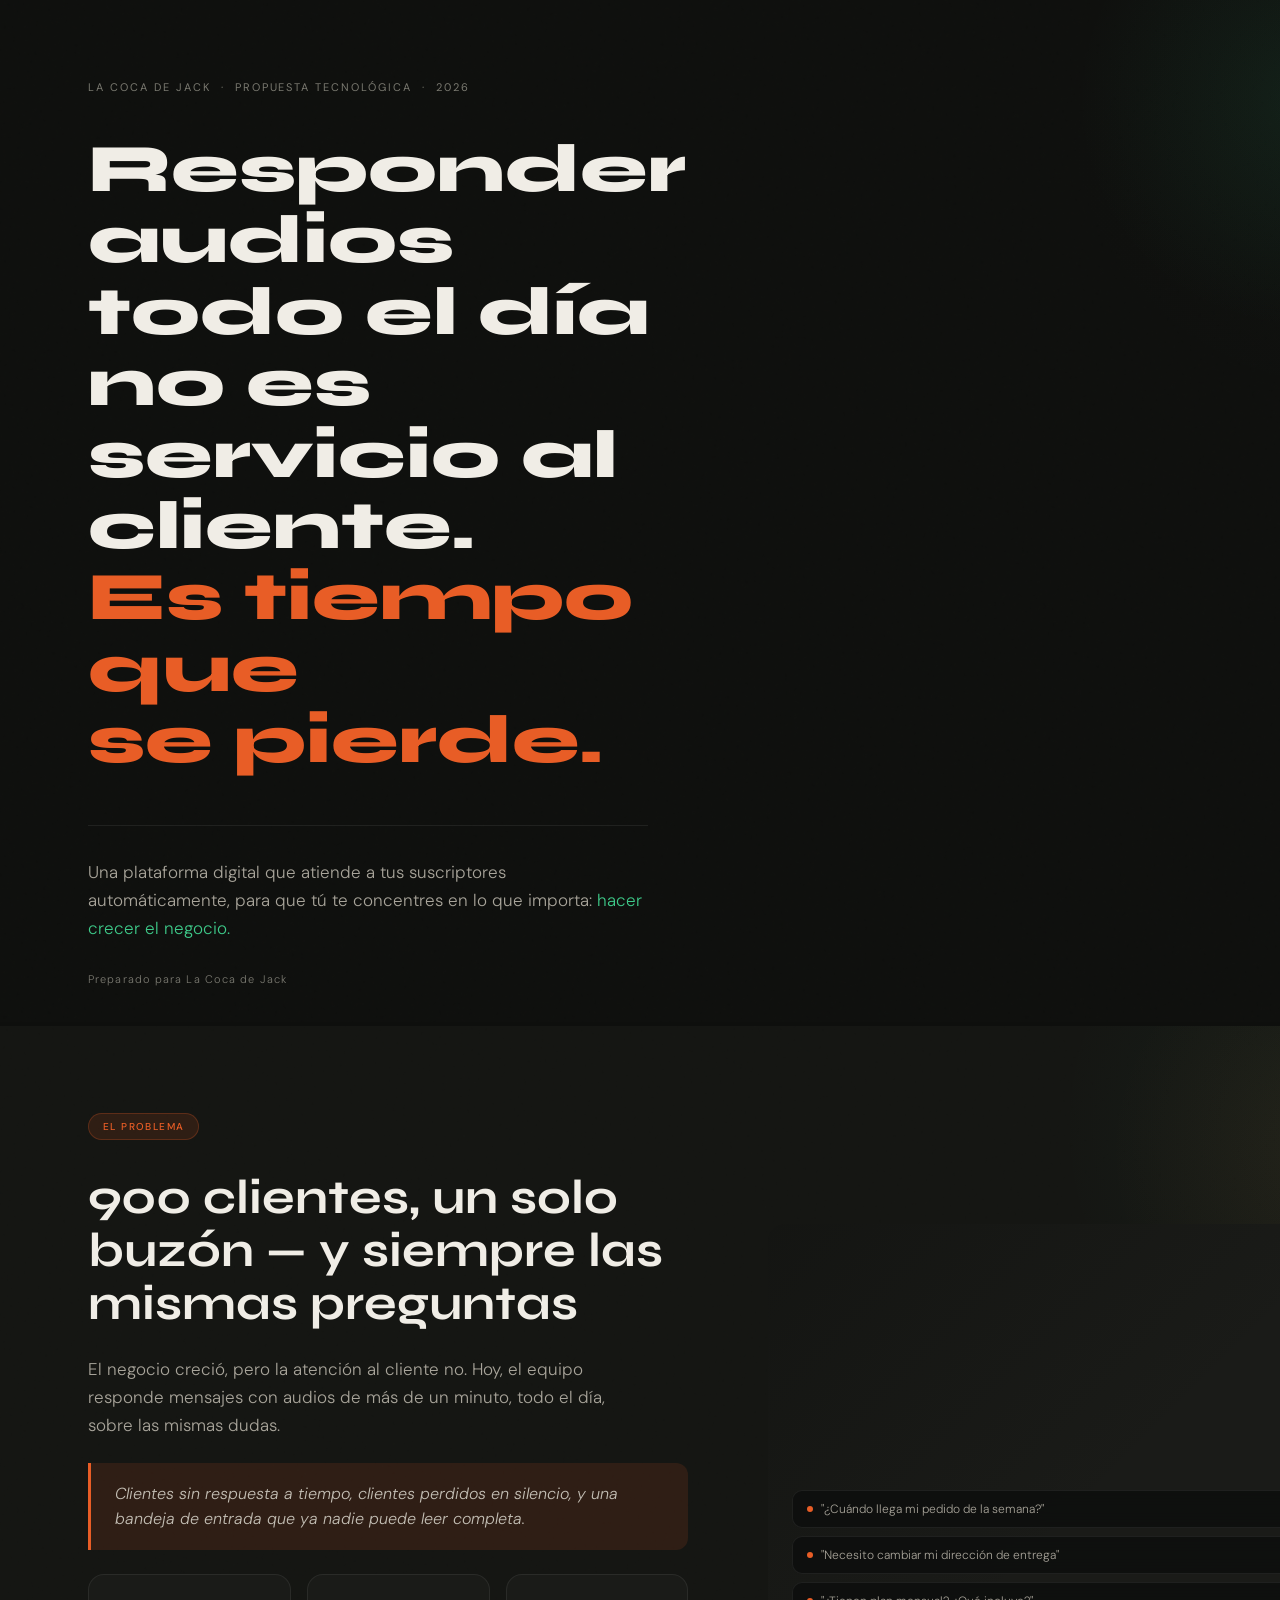
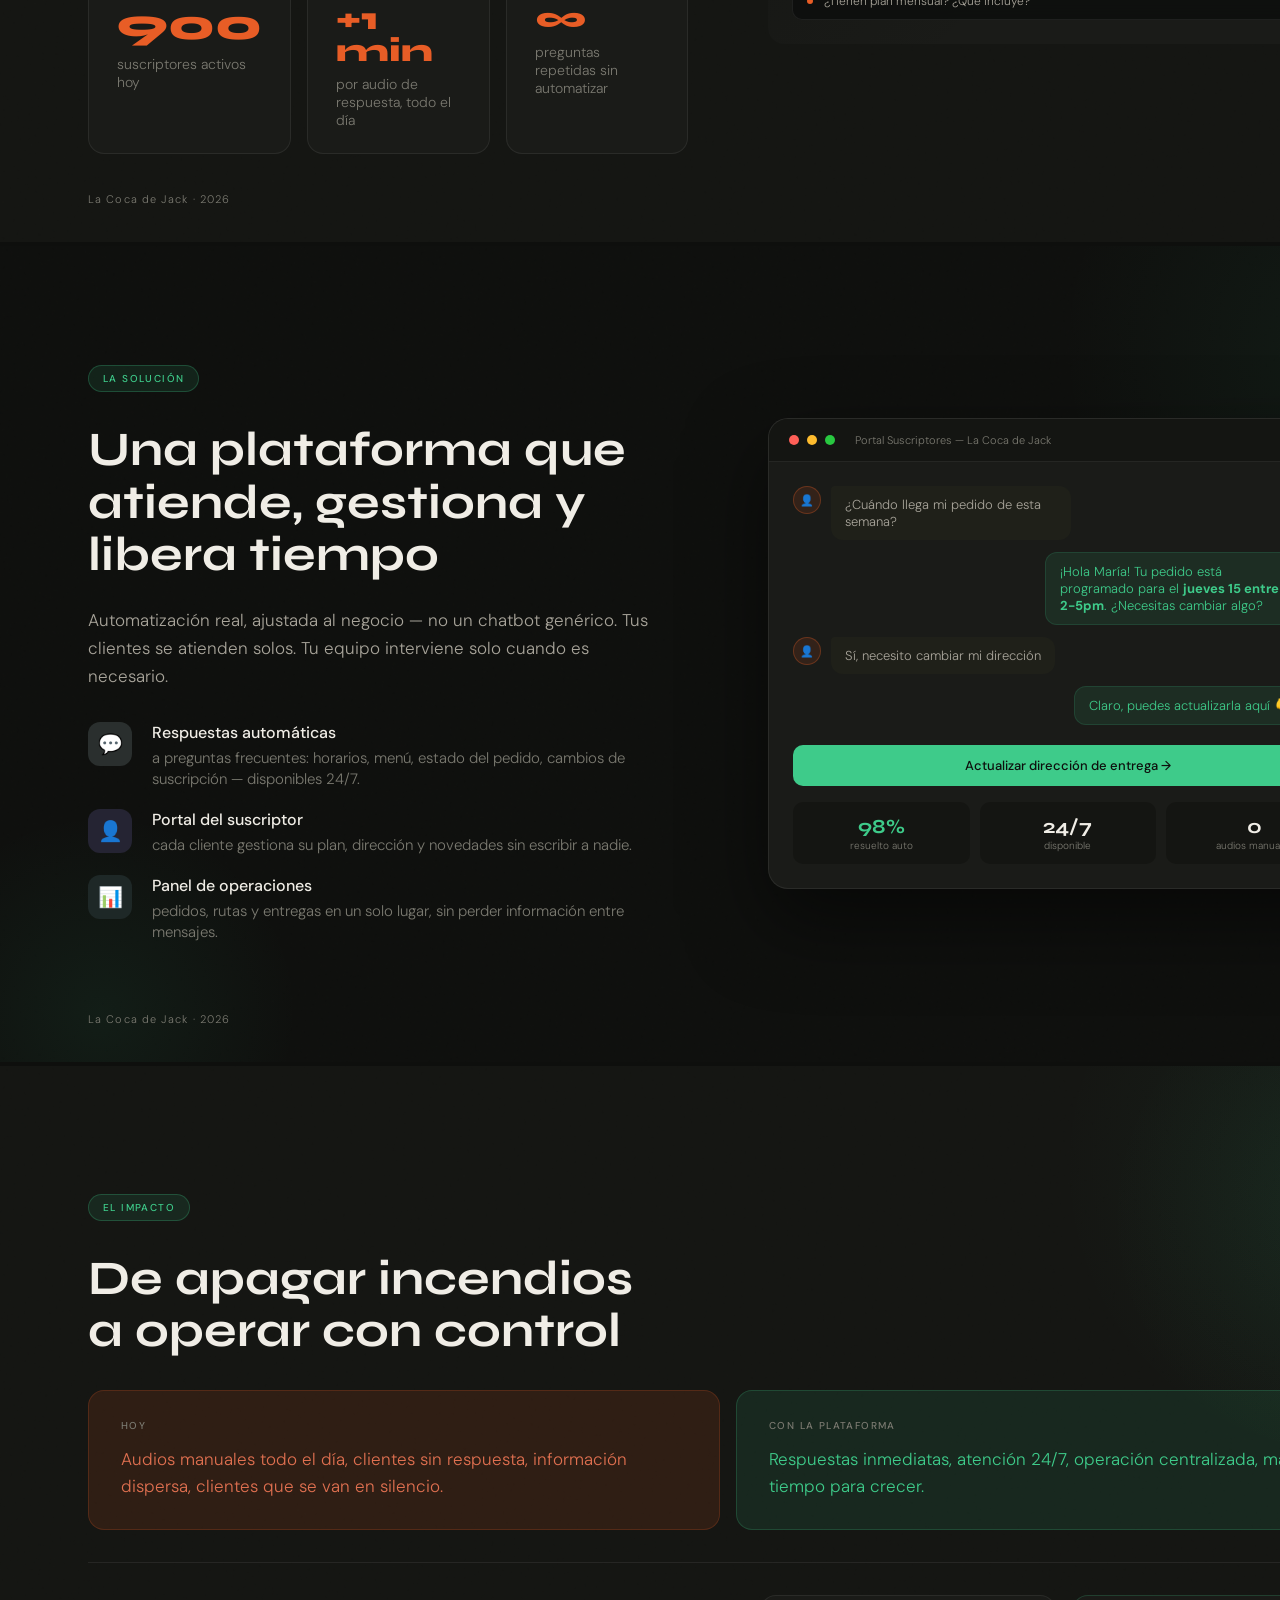
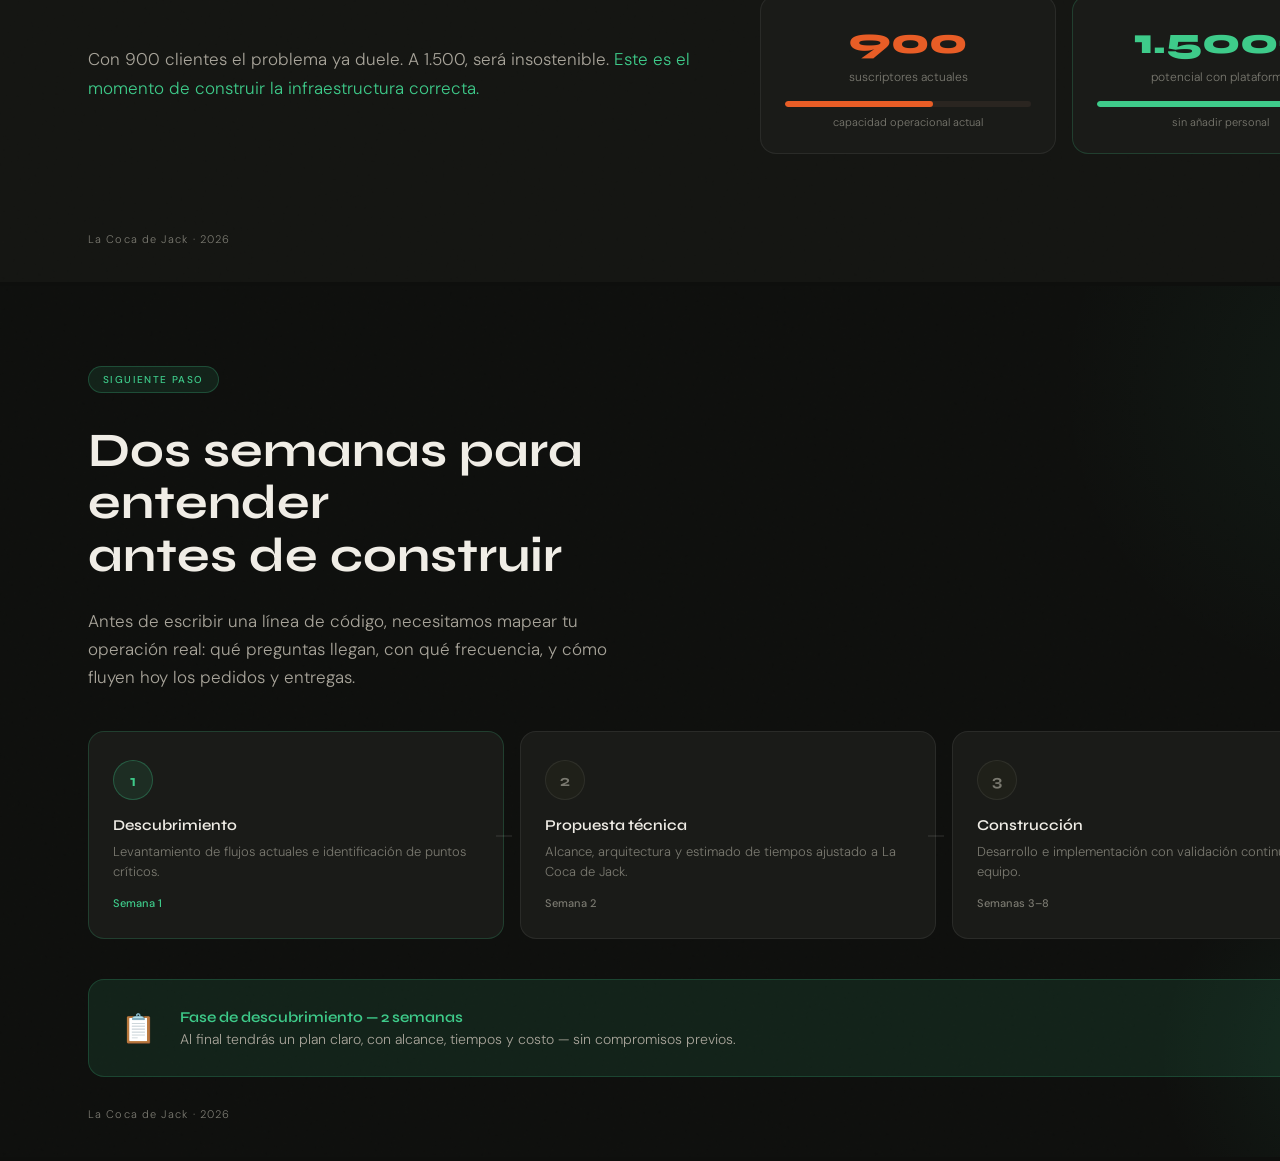
==== la-coca-de-jack-pitch (1).html @ 7fb919ad "Integracion de todos los entregables" ====
<!DOCTYPE html>
<html lang="es">
<head>
<meta charset="UTF-8">
<meta name="viewport" content="width=device-width, initial-scale=1.0">
<title>La Coca de Jack — Pitch</title>
<link href="https://fonts.googleapis.com/css2?family=Syne:wght@400;600;700;800&family=DM+Sans:ital,wght@0,300;0,400;0,500;1,300&display=swap" rel="stylesheet">
<style>
  :root {
    --bg: #0e0f0d;
    --bg2: #141512;
    --card: #1a1b18;
    --card2: #1f2019;
    --orange: #e85d26;
    --green: #3ecb8a;
    --text: #f0ede6;
    --muted: #7a7970;
    --border: rgba(255,255,255,0.07);
    --orange-dim: rgba(232,93,38,0.12);
    --green-dim: rgba(62,203,138,0.1);
  }

  * { margin: 0; padding: 0; box-sizing: border-box; }

  body {
    background: var(--bg);
    color: var(--text);
    font-family: 'DM Sans', sans-serif;
    font-weight: 300;
  }

  /* SLIDE BASE */
  .slide {
    width: 1456px;
    min-height: 816px;
    position: relative;
    overflow: hidden;
    display: flex;
    flex-direction: column;
    justify-content: center;
    padding: 80px 88px;
    page-break-after: always;
    break-after: page;
  }

  /* PRINT */
  @media print {
    body { background: #0e0f0d; }
    .slide {
      width: 100vw;
      min-height: 100vh;
      page-break-after: always;
      break-after: page;
    }
    .no-print { display: none; }
  }

  /* BACKGROUND GRADIENT ACCENT */
  .slide::before {
    content: '';
    position: absolute;
    top: -200px;
    right: -200px;
    width: 600px;
    height: 600px;
    background: radial-gradient(circle, rgba(62,203,138,0.06) 0%, transparent 70%);
    pointer-events: none;
  }

  /* NOISE TEXTURE OVERLAY */
  .slide::after {
    content: '';
    position: absolute;
    inset: 0;
    background-image: url("data:image/svg+xml,%3Csvg viewBox='0 0 256 256' xmlns='http://www.w3.org/2000/svg'%3E%3Cfilter id='noise'%3E%3CfeTurbulence type='fractalNoise' baseFrequency='0.9' numOctaves='4' stitchTiles='stitch'/%3E%3C/filter%3E%3Crect width='100%25' height='100%25' filter='url(%23noise)' opacity='0.025'/%3E%3C/svg%3E");
    pointer-events: none;
    opacity: 0.4;
  }

  /* TYPOGRAPHY */
  .eyebrow {
    font-family: 'DM Sans', sans-serif;
    font-size: 11px;
    font-weight: 400;
    letter-spacing: 0.18em;
    text-transform: uppercase;
    color: var(--muted);
    margin-bottom: 40px;
  }

  h1 {
    font-family: 'Syne', sans-serif;
    font-size: 68px;
    font-weight: 800;
    line-height: 1.05;
    color: var(--text);
    max-width: 680px;
    margin-bottom: 0;
  }

  h1 .accent { color: var(--orange); }
  h1 .green { color: var(--green); }

  h2 {
    font-family: 'Syne', sans-serif;
    font-size: 48px;
    font-weight: 700;
    line-height: 1.1;
    color: var(--text);
    margin-bottom: 24px;
    max-width: 640px;
  }

  .body-text {
    font-size: 17px;
    line-height: 1.65;
    color: #a8a49a;
    max-width: 560px;
    font-weight: 300;
  }

  /* DIVIDER */
  .divider {
    width: 100%;
    height: 1px;
    background: var(--border);
    margin: 32px 0;
  }

  /* BADGE */
  .badge {
    display: inline-flex;
    align-items: center;
    padding: 6px 14px;
    border-radius: 100px;
    font-size: 10px;
    font-weight: 500;
    letter-spacing: 0.14em;
    text-transform: uppercase;
    margin-bottom: 32px;
  }
  .badge-orange { background: var(--orange-dim); color: var(--orange); border: 1px solid rgba(232,93,38,0.25); }
  .badge-green { background: var(--green-dim); color: var(--green); border: 1px solid rgba(62,203,138,0.25); }

  /* CARDS */
  .card {
    background: var(--card);
    border: 1px solid var(--border);
    border-radius: 16px;
    padding: 28px 32px;
  }

  .card-orange {
    background: var(--orange-dim);
    border: 1px solid rgba(232,93,38,0.2);
    border-radius: 16px;
    padding: 28px 32px;
  }

  .card-green {
    background: var(--green-dim);
    border: 1px solid rgba(62,203,138,0.2);
    border-radius: 16px;
    padding: 28px 32px;
  }

  /* STAT GRID */
  .stat-grid {
    display: grid;
    grid-template-columns: repeat(3, 1fr);
    gap: 16px;
    margin-top: 32px;
  }

  .stat-card {
    background: var(--card);
    border: 1px solid var(--border);
    border-radius: 16px;
    padding: 28px 28px 24px;
  }

  .stat-number {
    font-family: 'Syne', sans-serif;
    font-size: 44px;
    font-weight: 800;
    color: var(--orange);
    line-height: 1;
    margin-bottom: 8px;
  }

  .stat-label {
    font-size: 14px;
    color: var(--muted);
    font-weight: 300;
  }

  /* FEATURE LIST */
  .feature-list {
    display: flex;
    flex-direction: column;
    gap: 20px;
    margin-top: 32px;
  }

  .feature-item {
    display: flex;
    align-items: flex-start;
    gap: 20px;
  }

  .feature-icon {
    width: 44px;
    height: 44px;
    border-radius: 12px;
    flex-shrink: 0;
    display: flex;
    align-items: center;
    justify-content: center;
    font-size: 20px;
  }

  .feature-icon-chat { background: #2a2f2e; }
  .feature-icon-user { background: #252433; }
  .feature-icon-panel { background: #1e2827; }

  .feature-text strong {
    display: block;
    font-size: 16px;
    font-weight: 500;
    color: var(--text);
    margin-bottom: 4px;
    font-family: 'DM Sans', sans-serif;
  }

  .feature-text span {
    font-size: 15px;
    color: var(--muted);
    font-weight: 300;
  }

  /* BEFORE/AFTER GRID */
  .ba-grid {
    display: grid;
    grid-template-columns: 1fr 1fr;
    gap: 16px;
    margin: 32px 0;
  }

  .ba-label {
    font-size: 10px;
    font-weight: 500;
    letter-spacing: 0.14em;
    text-transform: uppercase;
    color: var(--muted);
    margin-bottom: 14px;
  }

  .ba-text {
    font-size: 17px;
    line-height: 1.6;
    font-weight: 300;
  }

  /* PROCESS STEPS */
  .process {
    display: flex;
    align-items: flex-start;
    gap: 0;
    margin-top: 32px;
  }

  .step {
    flex: 1;
    position: relative;
  }

  .step-connector {
    position: absolute;
    top: 22px;
    right: -50%;
    width: 100%;
    height: 1px;
    background: var(--border);
    z-index: 0;
  }

  .step-dot {
    width: 44px;
    height: 44px;
    border-radius: 50%;
    background: var(--card);
    border: 1px solid var(--border);
    display: flex;
    align-items: center;
    justify-content: center;
    font-family: 'Syne', sans-serif;
    font-size: 16px;
    font-weight: 700;
    color: var(--green);
    margin-bottom: 16px;
    position: relative;
    z-index: 1;
  }

  .step-title {
    font-family: 'Syne', sans-serif;
    font-size: 15px;
    font-weight: 600;
    color: var(--text);
    margin-bottom: 6px;
  }

  .step-desc {
    font-size: 13px;
    color: var(--muted);
    font-weight: 300;
    line-height: 1.5;
    max-width: 200px;
  }

  /* IMAGE CONTAINERS */
  .img-wrap {
    border-radius: 16px;
    overflow: hidden;
    position: relative;
  }

  .img-overlay {
    position: absolute;
    inset: 0;
    background: linear-gradient(135deg, rgba(14,15,13,0.5) 0%, transparent 60%);
  }

  /* LAYOUT HELPERS */
  .two-col {
    display: grid;
    grid-template-columns: 1fr 1fr;
    gap: 64px;
    align-items: center;
  }

  .three-col {
    display: grid;
    grid-template-columns: 1fr 1fr 1fr;
    gap: 24px;
  }

  /* FOOTER META */
  .footer-meta {
    position: absolute;
    bottom: 36px;
    left: 88px;
    right: 88px;
    display: flex;
    justify-content: space-between;
    align-items: center;
  }

  .footer-meta span {
    font-size: 11px;
    color: var(--muted);
    letter-spacing: 0.1em;
  }

  /* QUOTE BLOCK */
  .quote-block {
    border-left: 3px solid var(--orange);
    padding: 18px 24px;
    background: var(--orange-dim);
    border-radius: 0 12px 12px 0;
    margin: 24px 0;
  }

  .quote-block p {
    font-size: 16px;
    font-style: italic;
    color: #c4bfb5;
    font-weight: 300;
    line-height: 1.6;
  }

  /* PRINT BUTTON */
  .print-btn {
    position: fixed;
    bottom: 32px;
    right: 32px;
    background: var(--green);
    color: #0e0f0d;
    border: none;
    padding: 14px 28px;
    border-radius: 100px;
    font-family: 'DM Sans', sans-serif;
    font-size: 14px;
    font-weight: 500;
    cursor: pointer;
    z-index: 100;
    letter-spacing: 0.02em;
    box-shadow: 0 8px 32px rgba(62,203,138,0.3);
    transition: transform 0.2s, box-shadow 0.2s;
  }
  .print-btn:hover {
    transform: translateY(-2px);
    box-shadow: 0 12px 40px rgba(62,203,138,0.4);
  }

  /* SLIDE SEPARATORS (screen only) */
  @media screen {
    .slide {
      margin-bottom: 4px;
      background: var(--bg);
    }
  }
</style>
</head>
<body>

<!-- ===================== SLIDE 1: PORTADA ===================== -->
<div class="slide" style="background: var(--bg); min-height: 816px;">

  <!-- BG image with overlay -->
  <div style="position:absolute; inset:0; z-index:0;">
    <img
      src="https://images.unsplash.com/photo-1556742049-0cfed4f6a45d?w=1600&q=80&auto=format&fit=crop"
      alt=""
      style="width:100%; height:100%; object-fit:cover; opacity:0.08; filter:grayscale(60%);"
      onerror="this.style.display='none'"
    >
    <div style="position:absolute; inset:0; background: linear-gradient(120deg, var(--bg) 55%, transparent 100%);"></div>
  </div>

  <!-- Green glow top-right -->
  <div style="position:absolute; top:-150px; right:-100px; width:500px; height:500px; background:radial-gradient(circle, rgba(62,203,138,0.08) 0%, transparent 65%); z-index:0;"></div>

  <div style="position:relative; z-index:1;">
    <div class="eyebrow">La Coca de Jack &nbsp;·&nbsp; Propuesta Tecnológica &nbsp;·&nbsp; 2026</div>

    <h1>
      Responder audios<br>todo el día no es<br>servicio al cliente.<br>
      <span class="accent">Es tiempo que<br>se pierde.</span>
    </h1>

    <div class="divider" style="margin-top:48px; max-width:560px;"></div>

    <p class="body-text" style="margin-top:24px;">
      Una plataforma digital que atiende a tus suscriptores automáticamente, para que tú te concentres en lo que importa: <span style="color:var(--green);">hacer crecer el negocio.</span>
    </p>
  </div>

  <div class="footer-meta">
    <span>Preparado para La Coca de Jack</span>
  </div>
</div>

<!-- ===================== SLIDE 2: EL PROBLEMA ===================== -->
<div class="slide" style="background: var(--bg2);">

  <div style="position:absolute; top:-100px; right:-100px; width:450px; height:450px; background:radial-gradient(circle, rgba(232,93,38,0.06) 0%, transparent 70%); pointer-events:none;"></div>

  <div class="two-col" style="position:relative; z-index:1; gap:80px;">
    <div>
      <div class="badge badge-orange">El Problema</div>

      <h2>900 clientes, un solo buzón — y siempre las mismas preguntas</h2>

      <p class="body-text" style="margin-bottom:24px;">
        El negocio creció, pero la atención al cliente no. Hoy, el equipo responde mensajes con audios de más de un minuto, todo el día, sobre las mismas dudas.
      </p>

      <div class="quote-block">
        <p>Clientes sin respuesta a tiempo, clientes perdidos en silencio, y una bandeja de entrada que ya nadie puede leer completa.</p>
      </div>

      <div class="stat-grid" style="margin-top:24px;">
        <div class="stat-card">
          <div class="stat-number">900</div>
          <div class="stat-label">suscriptores activos hoy</div>
        </div>
        <div class="stat-card">
          <div class="stat-number" style="font-size:32px;">+1 min</div>
          <div class="stat-label">por audio de respuesta, todo el día</div>
        </div>
        <div class="stat-card">
          <div class="stat-number" style="font-size:32px;">∞</div>
          <div class="stat-label">preguntas repetidas sin automatizar</div>
        </div>
      </div>
    </div>

    <!-- Image -->
    <div style="position:relative;">
      <div class="img-wrap" style="height:420px;">
        <img
          src="https://images.unsplash.com/photo-1516321497487-e288fb19713f?w=800&q=80&auto=format&fit=crop"
          alt="Persona abrumada por mensajes en el teléfono"
          style="width:100%; height:100%; object-fit:cover; filter:saturate(0.6);"
          onerror="this.style.display='none'; this.parentElement.style.background='var(--card)';"
        >
        <div class="img-overlay"></div>
        <!-- Notification bubbles overlay -->
        <div style="position:absolute; bottom:24px; left:24px; right:24px; display:flex; flex-direction:column; gap:8px;">
          <div style="background:rgba(14,15,13,0.85); backdrop-filter:blur(8px); border:1px solid var(--border); border-radius:10px; padding:10px 14px; font-size:12px; color:#a8a49a; display:flex; align-items:center; gap:8px;">
            <span style="width:6px;height:6px;border-radius:50%;background:var(--orange);flex-shrink:0;"></span>
            "¿Cuándo llega mi pedido de la semana?"
          </div>
          <div style="background:rgba(14,15,13,0.85); backdrop-filter:blur(8px); border:1px solid var(--border); border-radius:10px; padding:10px 14px; font-size:12px; color:#a8a49a; display:flex; align-items:center; gap:8px;">
            <span style="width:6px;height:6px;border-radius:50%;background:var(--orange);flex-shrink:0;"></span>
            "Necesito cambiar mi dirección de entrega"
          </div>
          <div style="background:rgba(14,15,13,0.85); backdrop-filter:blur(8px); border:1px solid var(--border); border-radius:10px; padding:10px 14px; font-size:12px; color:#a8a49a; display:flex; align-items:center; gap:8px;">
            <span style="width:6px;height:6px;border-radius:50%;background:var(--orange);flex-shrink:0;"></span>
            "¿Tienen plan mensual? ¿Qué incluye?"
          </div>
        </div>
      </div>
    </div>
  </div>

  <div class="footer-meta">
    <span>La Coca de Jack · 2026</span>
  </div>
</div>

<!-- ===================== SLIDE 3: LA SOLUCIÓN ===================== -->
<div class="slide" style="background: var(--bg);">

  <div style="position:absolute; bottom:-150px; left:-100px; width:400px; height:400px; background:radial-gradient(circle, rgba(62,203,138,0.07) 0%, transparent 70%); pointer-events:none;"></div>

  <div class="two-col" style="position:relative; z-index:1; gap:80px;">
    <div>
      <div class="badge badge-green">La Solución</div>

      <h2>Una plataforma que atiende, gestiona y libera tiempo</h2>

      <p class="body-text" style="margin-bottom:32px;">
        Automatización real, ajustada al negocio — no un chatbot genérico. Tus clientes se atienden solos. Tu equipo interviene solo cuando es necesario.
      </p>

      <div class="feature-list">
        <div class="feature-item">
          <div class="feature-icon feature-icon-chat">💬</div>
          <div class="feature-text">
            <strong>Respuestas automáticas</strong>
            <span>a preguntas frecuentes: horarios, menú, estado del pedido, cambios de suscripción — disponibles 24/7.</span>
          </div>
        </div>
        <div class="feature-item">
          <div class="feature-icon feature-icon-user">👤</div>
          <div class="feature-text">
            <strong>Portal del suscriptor</strong>
            <span>cada cliente gestiona su plan, dirección y novedades sin escribir a nadie.</span>
          </div>
        </div>
        <div class="feature-item">
          <div class="feature-icon feature-icon-panel">📊</div>
          <div class="feature-text">
            <strong>Panel de operaciones</strong>
            <span>pedidos, rutas y entregas en un solo lugar, sin perder información entre mensajes.</span>
          </div>
        </div>
      </div>
    </div>

    <!-- UI Mockup -->
    <div style="position:relative;">
      <div style="background:var(--card); border:1px solid var(--border); border-radius:20px; overflow:hidden; box-shadow: 0 32px 80px rgba(0,0,0,0.5);">
        <!-- Mock header -->
        <div style="background:#141512; padding:14px 20px; border-bottom:1px solid var(--border); display:flex; align-items:center; gap:8px;">
          <div style="width:10px;height:10px;border-radius:50%;background:#ff5f57;"></div>
          <div style="width:10px;height:10px;border-radius:50%;background:#febc2e;"></div>
          <div style="width:10px;height:10px;border-radius:50%;background:#28c840;"></div>
          <span style="margin-left:12px;font-size:11px;color:var(--muted);">Portal Suscriptores — La Coca de Jack</span>
        </div>
        <!-- Mock UI body -->
        <div style="padding:24px;">
          <!-- Chat messages -->
          <div style="display:flex;flex-direction:column;gap:12px;margin-bottom:20px;">
            <div style="display:flex;gap:10px;align-items:flex-start;">
              <div style="width:28px;height:28px;border-radius:50%;background:var(--orange-dim);border:1px solid rgba(232,93,38,0.3);flex-shrink:0;display:flex;align-items:center;justify-content:center;font-size:11px;">👤</div>
              <div style="background:#1f2019;border-radius:4px 12px 12px 12px;padding:10px 14px;font-size:13px;color:#a8a49a;max-width:240px;">¿Cuándo llega mi pedido de esta semana?</div>
            </div>
            <div style="display:flex;gap:10px;align-items:flex-start;flex-direction:row-reverse;">
              <div style="width:28px;height:28px;border-radius:50%;background:var(--green-dim);border:1px solid rgba(62,203,138,0.3);flex-shrink:0;display:flex;align-items:center;justify-content:center;font-size:11px;">🤖</div>
              <div style="background:var(--green-dim);border:1px solid rgba(62,203,138,0.15);border-radius:12px 4px 12px 12px;padding:10px 14px;font-size:13px;color:var(--green);max-width:260px;">¡Hola María! Tu pedido está programado para el <strong>jueves 15 entre 2-5pm</strong>. ¿Necesitas cambiar algo?</div>
            </div>
            <div style="display:flex;gap:10px;align-items:flex-start;">
              <div style="width:28px;height:28px;border-radius:50%;background:var(--orange-dim);border:1px solid rgba(232,93,38,0.3);flex-shrink:0;display:flex;align-items:center;justify-content:center;font-size:11px;">👤</div>
              <div style="background:#1f2019;border-radius:4px 12px 12px 12px;padding:10px 14px;font-size:13px;color:#a8a49a;max-width:240px;">Sí, necesito cambiar mi dirección</div>
            </div>
            <div style="display:flex;gap:10px;align-items:flex-start;flex-direction:row-reverse;">
              <div style="width:28px;height:28px;border-radius:50%;background:var(--green-dim);border:1px solid rgba(62,203,138,0.3);flex-shrink:0;display:flex;align-items:center;justify-content:center;font-size:11px;">🤖</div>
              <div style="background:var(--green-dim);border:1px solid rgba(62,203,138,0.15);border-radius:12px 4px 12px 12px;padding:10px 14px;font-size:13px;color:var(--green);max-width:260px;">Claro, puedes actualizarla aquí 👇</div>
            </div>
          </div>
          <!-- CTA button mock -->
          <div style="background:var(--green);color:#0e0f0d;border-radius:10px;padding:12px 16px;text-align:center;font-size:13px;font-weight:500;">Actualizar dirección de entrega →</div>
          <!-- Stats row -->
          <div style="display:grid;grid-template-columns:1fr 1fr 1fr;gap:10px;margin-top:16px;">
            <div style="background:#141512;border-radius:10px;padding:12px;text-align:center;">
              <div style="font-family:'Syne',sans-serif;font-size:20px;font-weight:700;color:var(--green);">98%</div>
              <div style="font-size:10px;color:var(--muted);">resuelto auto</div>
            </div>
            <div style="background:#141512;border-radius:10px;padding:12px;text-align:center;">
              <div style="font-family:'Syne',sans-serif;font-size:20px;font-weight:700;color:var(--text);">24/7</div>
              <div style="font-size:10px;color:var(--muted);">disponible</div>
            </div>
            <div style="background:#141512;border-radius:10px;padding:12px;text-align:center;">
              <div style="font-family:'Syne',sans-serif;font-size:20px;font-weight:700;color:var(--text);">0</div>
              <div style="font-size:10px;color:var(--muted);">audios manuales</div>
            </div>
          </div>
        </div>
      </div>
    </div>
  </div>

  <div class="footer-meta">
    <span>La Coca de Jack · 2026</span>
  </div>
</div>

<!-- ===================== SLIDE 4: EL IMPACTO ===================== -->
<div class="slide" style="background: var(--bg2);">

  <div style="position:absolute; top:-100px; right:-150px; width:500px; height:500px; background:radial-gradient(circle, rgba(62,203,138,0.06) 0%, transparent 70%); pointer-events:none;"></div>

  <div style="position:relative; z-index:1;">
    <div class="badge badge-green">El Impacto</div>

    <h2 style="margin-bottom:32px;">De apagar incendios<br>a operar con control</h2>

    <div class="ba-grid">
      <div class="card-orange">
        <div class="ba-label">Hoy</div>
        <p class="ba-text" style="color: #e07050;">
          Audios manuales todo el día, clientes sin respuesta, información dispersa, clientes que se van en silencio.
        </p>
      </div>
      <div class="card-green">
        <div class="ba-label">Con la plataforma</div>
        <p class="ba-text" style="color: var(--green);">
          Respuestas inmediatas, atención 24/7, operación centralizada, más tiempo para crecer.
        </p>
      </div>
    </div>

    <div class="divider" style="margin:32px 0;"></div>

    <div style="display:grid; grid-template-columns:1fr 1fr; gap:64px; align-items:center;">
      <p style="font-size:17px; color:#a8a49a; font-weight:300; line-height:1.7;">
        Con 900 clientes el problema ya duele. A 1.500, será insostenible. <span style="color:var(--green);">Este es el momento de construir la infraestructura correcta.</span>
      </p>

      <!-- Visual metric -->
      <div style="display:flex; gap:16px; align-items:stretch;">
        <div style="background:var(--card); border:1px solid var(--border); border-radius:16px; padding:24px; flex:1; text-align:center;">
          <div style="font-family:'Syne',sans-serif; font-size:36px; font-weight:800; color:var(--orange); margin-bottom:6px;">900</div>
          <div style="font-size:12px; color:var(--muted); margin-bottom:16px;">suscriptores actuales</div>
          <div style="height:6px; background:#2a2520; border-radius:4px; overflow:hidden;">
            <div style="height:100%; width:60%; background:var(--orange); border-radius:4px;"></div>
          </div>
          <div style="font-size:11px; color:var(--muted); margin-top:8px;">capacidad operacional actual</div>
        </div>
        <div style="background:var(--card); border:1px solid rgba(62,203,138,0.2); border-radius:16px; padding:24px; flex:1; text-align:center;">
          <div style="font-family:'Syne',sans-serif; font-size:36px; font-weight:800; color:var(--green); margin-bottom:6px;">1.500+</div>
          <div style="font-size:12px; color:var(--muted); margin-bottom:16px;">potencial con plataforma</div>
          <div style="height:6px; background:#1a2a22; border-radius:4px; overflow:hidden;">
            <div style="height:100%; width:95%; background:var(--green); border-radius:4px;"></div>
          </div>
          <div style="font-size:11px; color:var(--muted); margin-top:8px;">sin añadir personal</div>
        </div>
      </div>
    </div>
  </div>

  <div class="footer-meta">
    <span>La Coca de Jack · 2026</span>
  </div>
</div>

<!-- ===================== SLIDE 5: SIGUIENTE PASO ===================== -->
<div class="slide" style="background: var(--bg);">

  <div style="position:absolute; bottom:-100px; right:-100px; width:400px; height:400px; background:radial-gradient(circle, rgba(62,203,138,0.07) 0%, transparent 70%); pointer-events:none;"></div>

  <div style="position:relative; z-index:1;">
    <div class="badge badge-green">Siguiente Paso</div>

    <h2>Dos semanas para entender<br>antes de construir</h2>

    <p class="body-text" style="margin-bottom:40px;">
      Antes de escribir una línea de código, necesitamos mapear tu operación real: qué preguntas llegan, con qué frecuencia, y cómo fluyen hoy los pedidos y entregas.
    </p>

    <!-- Process Steps -->
    <div style="display:grid; grid-template-columns: repeat(3, 1fr); gap:16px; margin-bottom:40px;">

      <div style="position:relative;">
        <div style="background:var(--card); border:1px solid rgba(62,203,138,0.2); border-radius:16px; padding:28px 24px;">
          <div style="width:40px;height:40px;border-radius:50%;background:var(--green-dim);border:1px solid rgba(62,203,138,0.3);display:flex;align-items:center;justify-content:center;font-family:'Syne',sans-serif;font-size:16px;font-weight:700;color:var(--green);margin-bottom:16px;">1</div>
          <div style="font-family:'Syne',sans-serif;font-size:15px;font-weight:600;color:var(--text);margin-bottom:8px;">Descubrimiento</div>
          <div style="font-size:13px;color:var(--muted);line-height:1.55;">Levantamiento de flujos actuales e identificación de puntos críticos.</div>
          <div style="margin-top:14px;font-size:11px;color:var(--green);font-weight:500;">Semana 1</div>
        </div>
        <div style="position:absolute;top:50%;right:-8px;width:16px;height:2px;background:var(--border);"></div>
      </div>

      <div style="position:relative;">
        <div style="background:var(--card); border:1px solid var(--border); border-radius:16px; padding:28px 24px;">
          <div style="width:40px;height:40px;border-radius:50%;background:var(--card2);border:1px solid var(--border);display:flex;align-items:center;justify-content:center;font-family:'Syne',sans-serif;font-size:16px;font-weight:700;color:var(--muted);margin-bottom:16px;">2</div>
          <div style="font-family:'Syne',sans-serif;font-size:15px;font-weight:600;color:var(--text);margin-bottom:8px;">Propuesta técnica</div>
          <div style="font-size:13px;color:var(--muted);line-height:1.55;">Alcance, arquitectura y estimado de tiempos ajustado a La Coca de Jack.</div>
          <div style="margin-top:14px;font-size:11px;color:var(--muted);font-weight:500;">Semana 2</div>
        </div>
        <div style="position:absolute;top:50%;right:-8px;width:16px;height:2px;background:var(--border);"></div>
      </div>

      <div>
        <div style="background:var(--card); border:1px solid var(--border); border-radius:16px; padding:28px 24px;">
          <div style="width:40px;height:40px;border-radius:50%;background:var(--card2);border:1px solid var(--border);display:flex;align-items:center;justify-content:center;font-family:'Syne',sans-serif;font-size:16px;font-weight:700;color:var(--muted);margin-bottom:16px;">3</div>
          <div style="font-family:'Syne',sans-serif;font-size:15px;font-weight:600;color:var(--text);margin-bottom:8px;">Construcción</div>
          <div style="font-size:13px;color:var(--muted);line-height:1.55;">Desarrollo e implementación con validación continua del equipo.</div>
          <div style="margin-top:14px;font-size:11px;color:var(--muted);font-weight:500;">Semanas 3–8</div>
        </div>
      </div>
    </div>

    <div class="card-green" style="display:flex; align-items:center; gap:24px;">
      <div style="font-size:28px; flex-shrink:0;">📋</div>
      <div>
        <div style="font-family:'Syne',sans-serif; font-size:15px; font-weight:600; color:var(--green); margin-bottom:4px;">Fase de descubrimiento — 2 semanas</div>
        <div style="font-size:14px; color:#a8a49a; font-weight:300;">Al final tendrás un plan claro, con alcance, tiempos y costo — sin compromisos previos.</div>
      </div>
    </div>
  </div>

  <div class="footer-meta">
    <span>La Coca de Jack · 2026</span>
  </div>
</div>
</body>
</html>
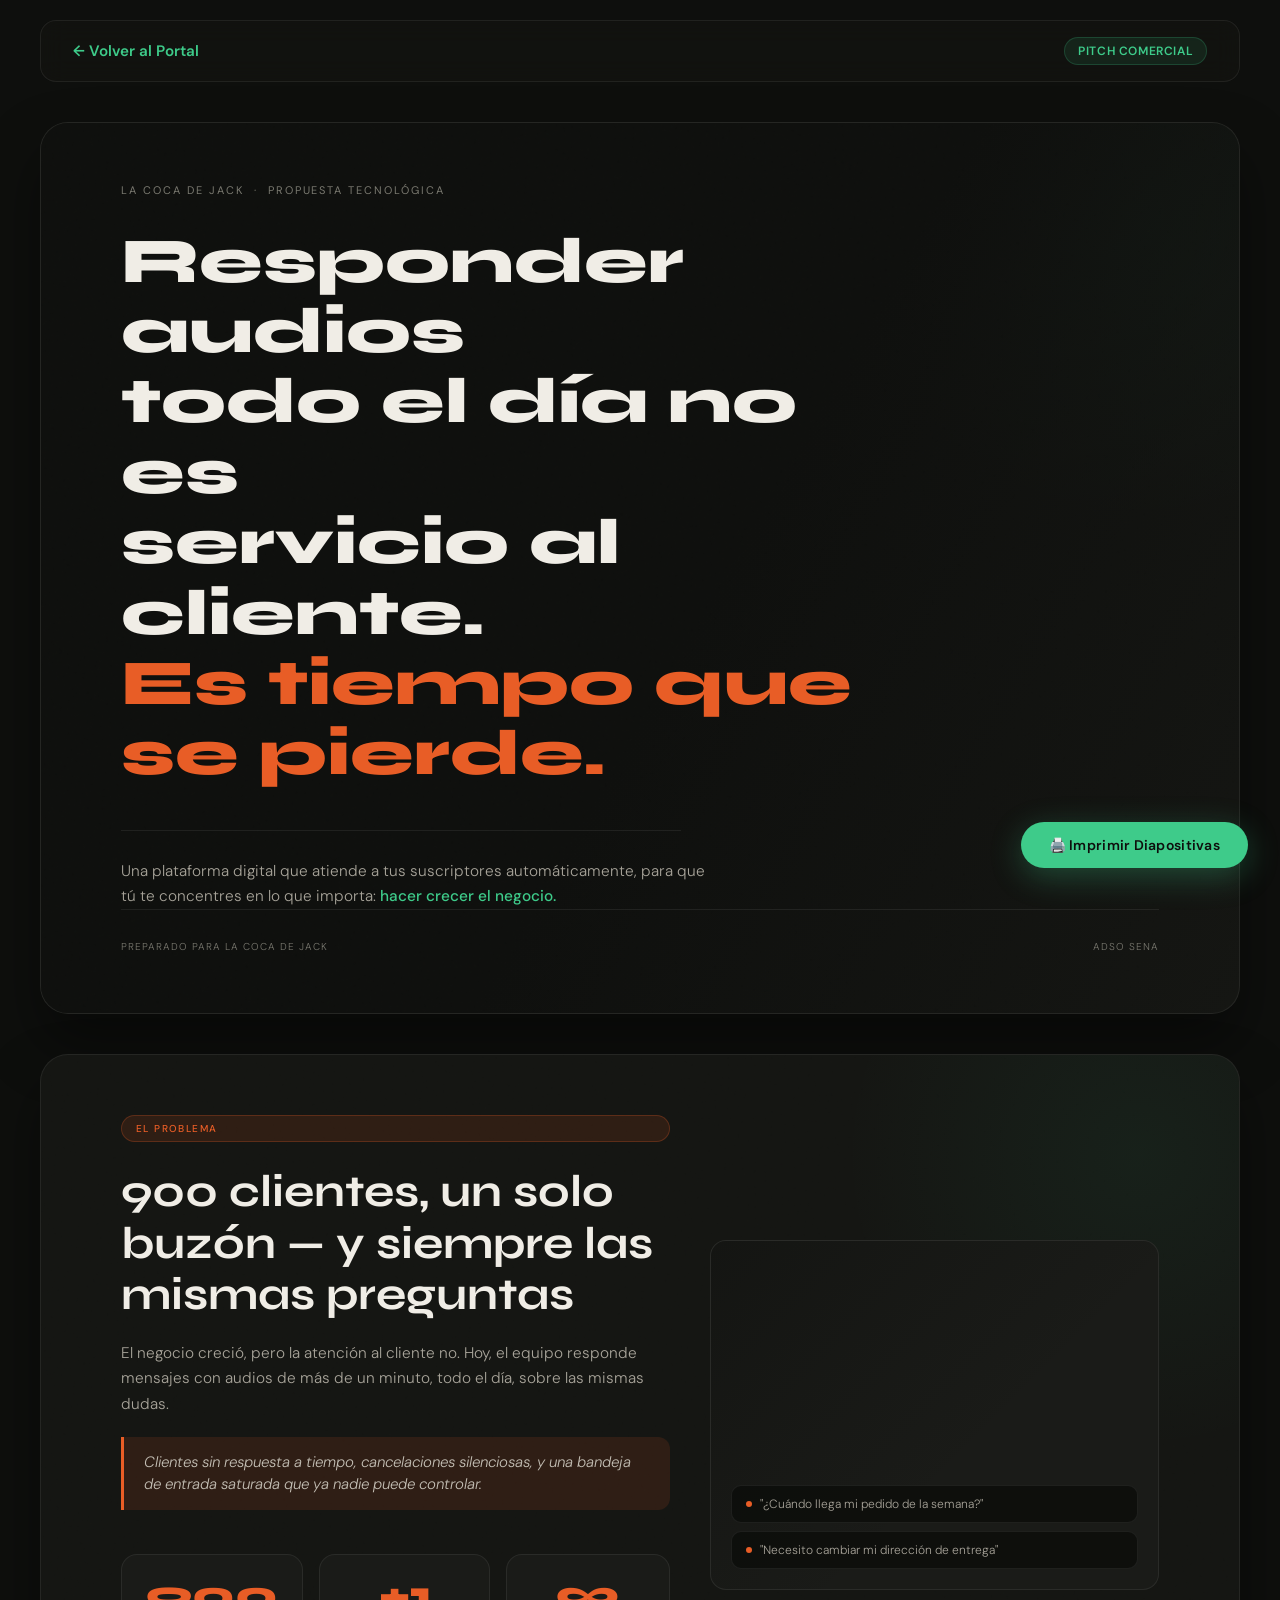
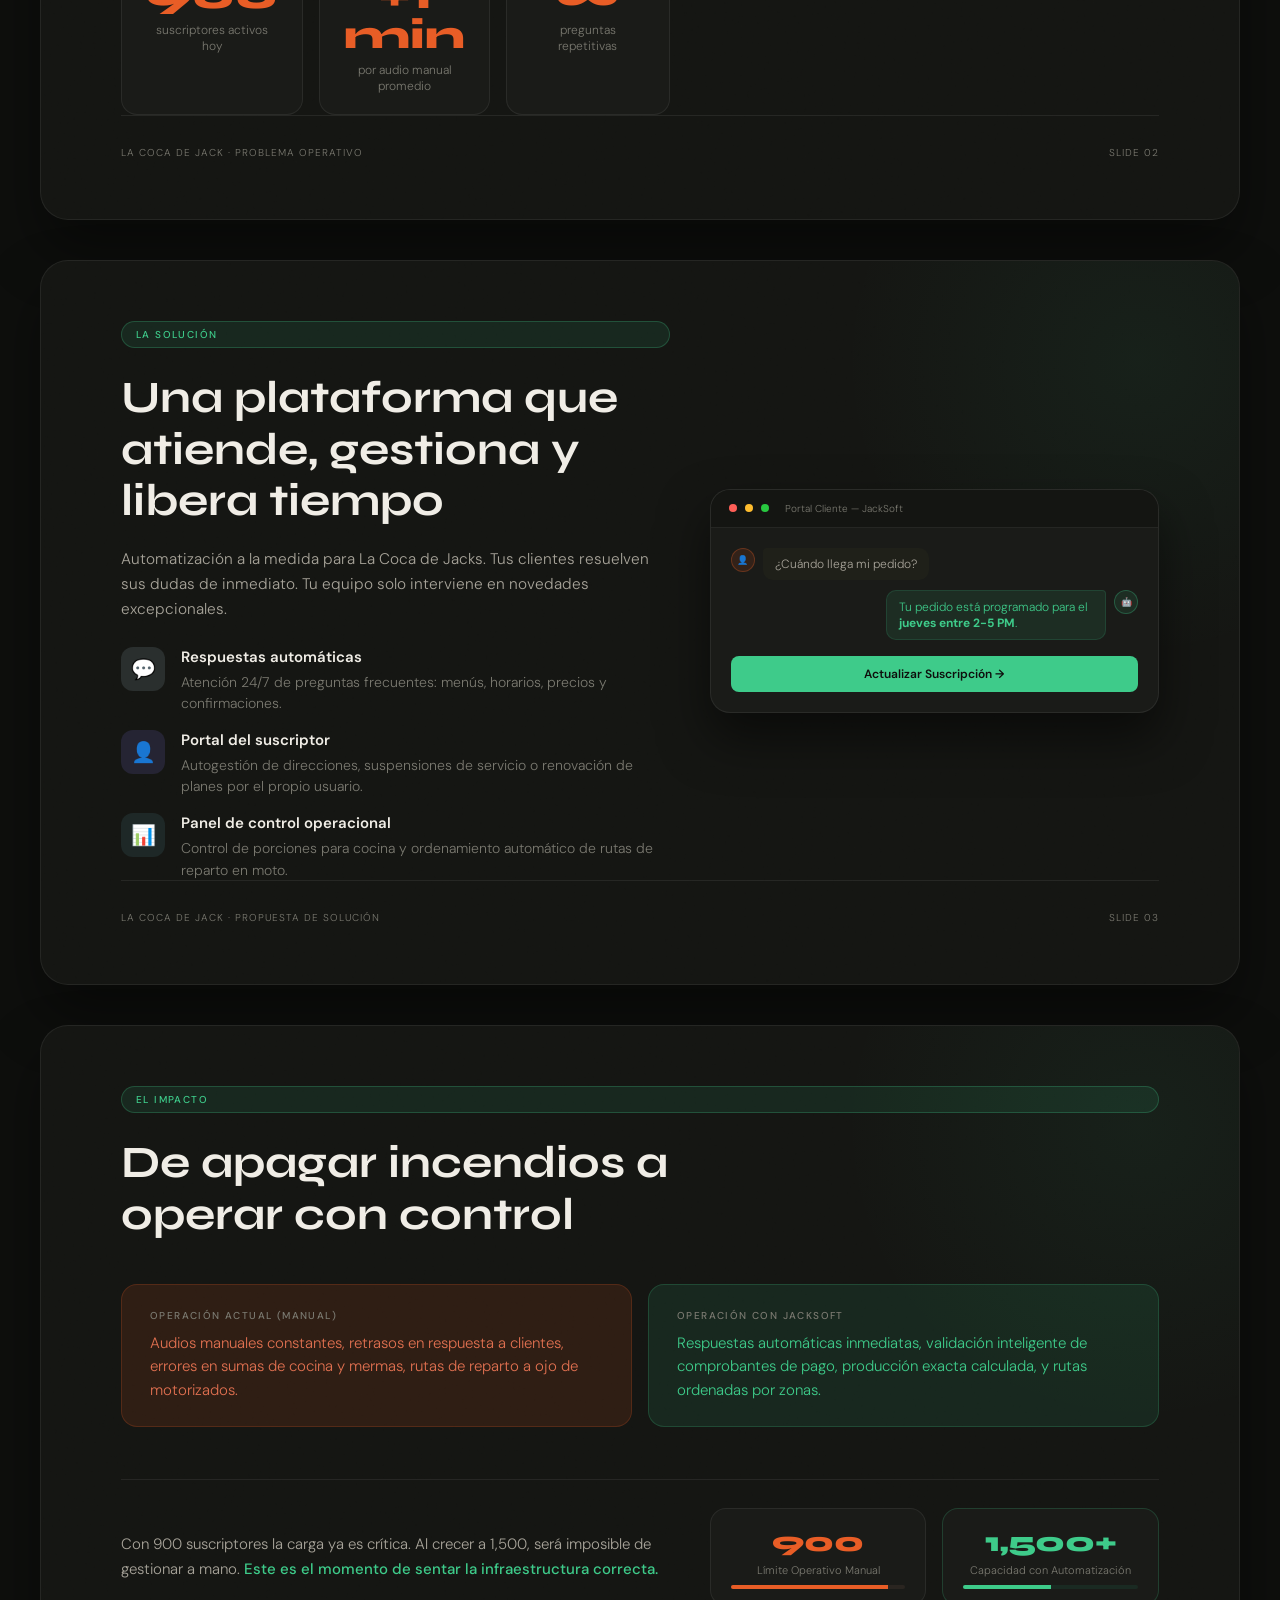
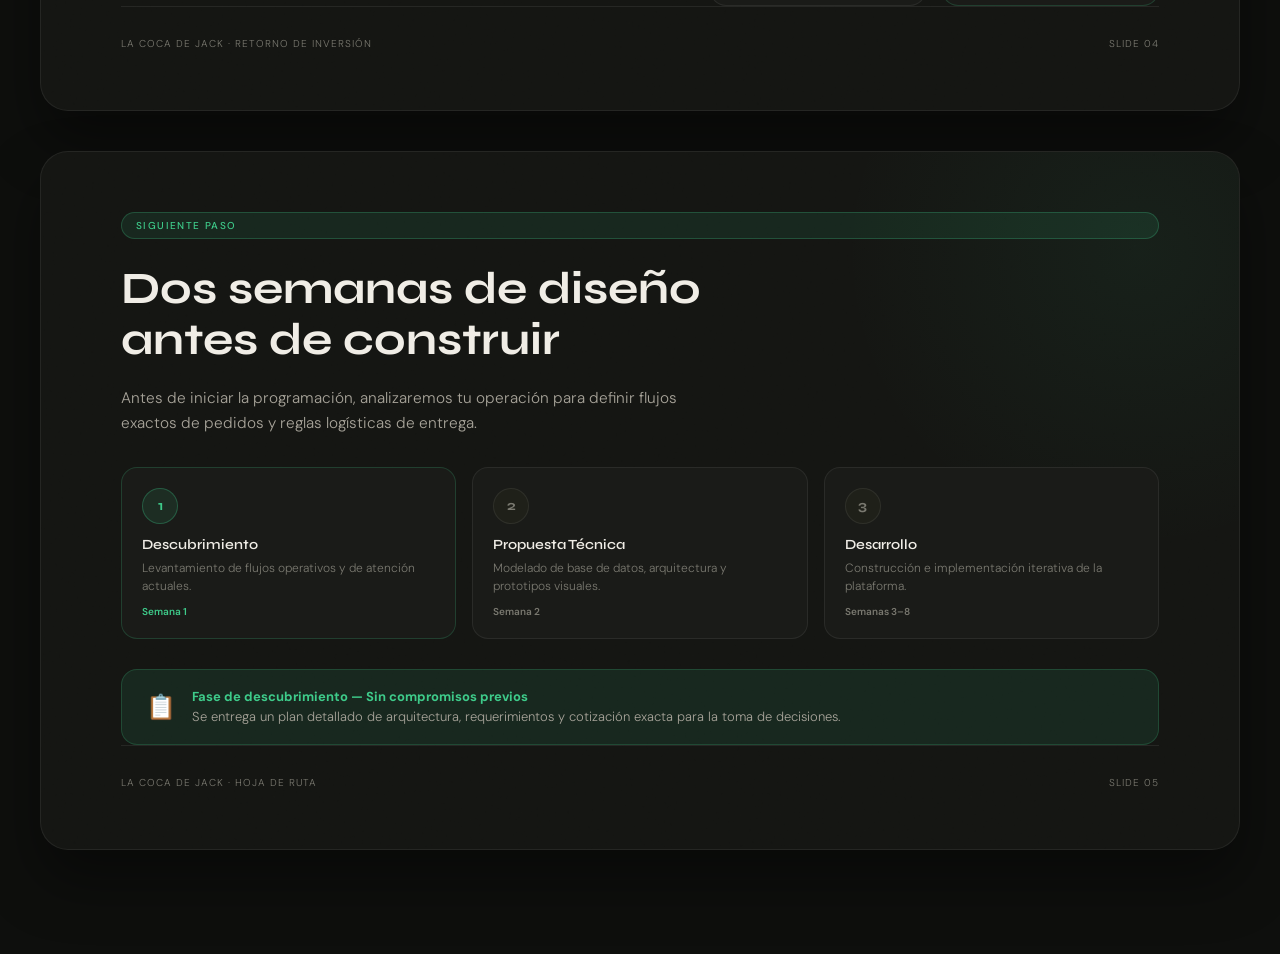
==== commit 9d99221d: "Mejorar el Pitch standalone e integrarlo como slideshow interactivo en la landing page" ====
--- a/la-coca-de-jack-pitch (1).html
+++ b/la-coca-de-jack-pitch (1).html
@@ -3,7 +3,7 @@
 <head>
 <meta charset="UTF-8">
 <meta name="viewport" content="width=device-width, initial-scale=1.0">
-<title>La Coca de Jack — Pitch</title>
+<title>La Coca de Jack — Pitch Comercial</title>
 <link href="https://fonts.googleapis.com/css2?family=Syne:wght@400;600;700;800&family=DM+Sans:ital,wght@0,300;0,400;0,500;1,300&display=swap" rel="stylesheet">
 <style>
   :root {
@@ -27,28 +27,87 @@
     color: var(--text);
     font-family: 'DM Sans', sans-serif;
     font-weight: 300;
-  }
-
-  /* SLIDE BASE */
+    min-height: 100vh;
+    padding-bottom: 4rem;
+  }
+
+  /* Sticky Glassmorphic Navbar for Standalone Page */
+  .standalone-nav {
+    max-width: 1200px;
+    margin: 20px auto 0;
+    padding: 1rem 2rem;
+    background: rgba(20, 21, 18, 0.6);
+    backdrop-filter: blur(12px);
+    -webkit-backdrop-filter: blur(12px);
+    border: 1px solid var(--border);
+    border-radius: 16px;
+    display: flex;
+    justify-content: space-between;
+    align-items: center;
+    position: sticky;
+    top: 20px;
+    z-index: 1000;
+  }
+
+  .standalone-nav a {
+    color: var(--green);
+    text-decoration: none;
+    font-weight: 600;
+    font-size: 0.95rem;
+    display: flex;
+    align-items: center;
+    gap: 8px;
+    transition: all 0.2s ease;
+  }
+
+  .standalone-nav a:hover {
+    color: #fff;
+    transform: translateX(-2px);
+  }
+
+  .standalone-nav span.tag {
+    font-size: 0.75rem;
+    background: var(--green-dim);
+    color: var(--green);
+    border: 1px solid rgba(62, 203, 138, 0.2);
+    padding: 0.3rem 0.8rem;
+    border-radius: 30px;
+    font-weight: 600;
+    letter-spacing: 0.05em;
+    text-transform: uppercase;
+  }
+
+  /* SLIDE BASE (RESPONSIVE FLUID LAYOUT) */
   .slide {
-    width: 1456px;
-    min-height: 816px;
+    width: 95%;
+    max-width: 1200px;
+    min-height: 650px;
     position: relative;
     overflow: hidden;
     display: flex;
     flex-direction: column;
     justify-content: center;
-    padding: 80px 88px;
+    margin: 40px auto;
+    padding: 60px 80px;
+    border: 1px solid var(--border);
+    border-radius: 28px;
+    background: var(--bg2);
+    box-shadow: 0 30px 60px rgba(0, 0, 0, 0.4);
     page-break-after: always;
     break-after: page;
   }
 
   /* PRINT */
   @media print {
-    body { background: #0e0f0d; }
+    body { background: #0e0f0d; padding-bottom: 0; }
+    .standalone-nav { display: none; }
     .slide {
       width: 100vw;
       min-height: 100vh;
+      border: none;
+      border-radius: 0;
+      box-shadow: none;
+      margin: 0;
       page-break-after: always;
       break-after: page;
     }
@@ -65,6 +124,7 @@
     height: 600px;
     background: radial-gradient(circle, rgba(62,203,138,0.06) 0%, transparent 70%);
     pointer-events: none;
+    z-index: 0;
   }
 
   /* NOISE TEXTURE OVERLAY */
@@ -75,6 +135,7 @@
     background-image: url("data:image/svg+xml,%3Csvg viewBox='0 0 256 256' xmlns='http://www.w3.org/2000/svg'%3E%3Cfilter id='noise'%3E%3CfeTurbulence type='fractalNoise' baseFrequency='0.9' numOctaves='4' stitchTiles='stitch'/%3E%3C/filter%3E%3Crect width='100%25' height='100%25' filter='url(%23noise)' opacity='0.025'/%3E%3C/svg%3E");
     pointer-events: none;
     opacity: 0.4;
+    z-index: 0;
   }
 
   /* TYPOGRAPHY */
@@ -85,16 +146,16 @@
     letter-spacing: 0.18em;
     text-transform: uppercase;
     color: var(--muted);
-    margin-bottom: 40px;
+    margin-bottom: 30px;
   }
 
   h1 {
     font-family: 'Syne', sans-serif;
-    font-size: 68px;
+    font-size: clamp(2.5rem, 5vw, 4.2rem);
     font-weight: 800;
-    line-height: 1.05;
+    line-height: 1.1;
     color: var(--text);
-    max-width: 680px;
+    max-width: 800px;
     margin-bottom: 0;
   }
 
@@ -103,19 +164,19 @@
 
   h2 {
     font-family: 'Syne', sans-serif;
-    font-size: 48px;
+    font-size: clamp(1.8rem, 4vw, 2.8rem);
     font-weight: 700;
-    line-height: 1.1;
+    line-height: 1.15;
     color: var(--text);
-    margin-bottom: 24px;
-    max-width: 640px;
+    margin-bottom: 20px;
+    max-width: 700px;
   }
 
   .body-text {
-    font-size: 17px;
+    font-size: clamp(0.95rem, 1.2vw, 1.1rem);
     line-height: 1.65;
     color: #a8a49a;
-    max-width: 560px;
+    max-width: 600px;
     font-weight: 300;
   }
 
@@ -124,7 +185,7 @@
     width: 100%;
     height: 1px;
     background: var(--border);
-    margin: 32px 0;
+    margin: 28px 0;
   }
 
   /* BADGE */
@@ -137,7 +198,7 @@
     font-weight: 500;
     letter-spacing: 0.14em;
     text-transform: uppercase;
-    margin-bottom: 32px;
+    margin-bottom: 24px;
   }
   .badge-orange { background: var(--orange-dim); color: var(--orange); border: 1px solid rgba(232,93,38,0.25); }
   .badge-green { background: var(--green-dim); color: var(--green); border: 1px solid rgba(62,203,138,0.25); }
@@ -147,21 +208,21 @@
     background: var(--card);
     border: 1px solid var(--border);
     border-radius: 16px;
-    padding: 28px 32px;
+    padding: 24px 28px;
   }
 
   .card-orange {
     background: var(--orange-dim);
     border: 1px solid rgba(232,93,38,0.2);
     border-radius: 16px;
-    padding: 28px 32px;
+    padding: 24px 28px;
   }
 
   .card-green {
     background: var(--green-dim);
     border: 1px solid rgba(62,203,138,0.2);
     border-radius: 16px;
-    padding: 28px 32px;
+    padding: 24px 28px;
   }
 
   /* STAT GRID */
@@ -169,19 +230,20 @@
     display: grid;
     grid-template-columns: repeat(3, 1fr);
     gap: 16px;
-    margin-top: 32px;
+    margin-top: 24px;
   }
 
   .stat-card {
     background: var(--card);
     border: 1px solid var(--border);
     border-radius: 16px;
-    padding: 28px 28px 24px;
+    padding: 20px 24px;
+    text-align: center;
   }
 
   .stat-number {
     font-family: 'Syne', sans-serif;
-    font-size: 44px;
+    font-size: clamp(1.8rem, 3.5vw, 2.5rem);
     font-weight: 800;
     color: var(--orange);
     line-height: 1;
@@ -189,23 +251,24 @@
   }
 
   .stat-label {
-    font-size: 14px;
+    font-size: 12px;
     color: var(--muted);
     font-weight: 300;
+    line-height: 1.3;
   }
 
   /* FEATURE LIST */
   .feature-list {
     display: flex;
     flex-direction: column;
-    gap: 20px;
-    margin-top: 32px;
+    gap: 16px;
+    margin-top: 24px;
   }
 
   .feature-item {
     display: flex;
     align-items: flex-start;
-    gap: 20px;
+    gap: 16px;
   }
 
   .feature-icon {
@@ -225,17 +288,18 @@
 
   .feature-text strong {
     display: block;
-    font-size: 16px;
-    font-weight: 500;
+    font-size: 15px;
+    font-weight: 600;
     color: var(--text);
     margin-bottom: 4px;
     font-family: 'DM Sans', sans-serif;
   }
 
   .feature-text span {
-    font-size: 15px;
+    font-size: 14px;
     color: var(--muted);
     font-weight: 300;
+    line-height: 1.4;
   }
 
   /* BEFORE/AFTER GRID */
@@ -243,7 +307,7 @@
     display: grid;
     grid-template-columns: 1fr 1fr;
     gap: 16px;
-    margin: 32px 0;
+    margin: 24px 0;
   }
 
   .ba-label {
@@ -252,70 +316,21 @@
     letter-spacing: 0.14em;
     text-transform: uppercase;
     color: var(--muted);
-    margin-bottom: 14px;
+    margin-bottom: 10px;
   }
 
   .ba-text {
-    font-size: 17px;
-    line-height: 1.6;
+    font-size: 15px;
+    line-height: 1.55;
     font-weight: 300;
   }
 
-  /* PROCESS STEPS */
-  .process {
-    display: flex;
-    align-items: flex-start;
-    gap: 0;
-    margin-top: 32px;
-  }
-
-  .step {
-    flex: 1;
-    position: relative;
-  }
-
-  .step-connector {
-    position: absolute;
-    top: 22px;
-    right: -50%;
-    width: 100%;
-    height: 1px;
-    background: var(--border);
-    z-index: 0;
-  }
-
-  .step-dot {
-    width: 44px;
-    height: 44px;
-    border-radius: 50%;
-    background: var(--card);
-    border: 1px solid var(--border);
-    display: flex;
+  /* LAYOUT HELPERS */
+  .two-col {
+    display: grid;
+    grid-template-columns: 1.1fr 0.9fr;
+    gap: 40px;
     align-items: center;
-    justify-content: center;
-    font-family: 'Syne', sans-serif;
-    font-size: 16px;
-    font-weight: 700;
-    color: var(--green);
-    margin-bottom: 16px;
-    position: relative;
-    z-index: 1;
-  }
-
-  .step-title {
-    font-family: 'Syne', sans-serif;
-    font-size: 15px;
-    font-weight: 600;
-    color: var(--text);
-    margin-bottom: 6px;
-  }
-
-  .step-desc {
-    font-size: 13px;
-    color: var(--muted);
-    font-weight: 300;
-    line-height: 1.5;
-    max-width: 200px;
   }
 
   /* IMAGE CONTAINERS */
@@ -323,6 +338,7 @@
     border-radius: 16px;
     overflow: hidden;
     position: relative;
+    border: 1px solid var(--border);
   }
 
   .img-overlay {
@@ -331,52 +347,38 @@
     background: linear-gradient(135deg, rgba(14,15,13,0.5) 0%, transparent 60%);
   }
 
-  /* LAYOUT HELPERS */
-  .two-col {
-    display: grid;
-    grid-template-columns: 1fr 1fr;
-    gap: 64px;
-    align-items: center;
-  }
-
-  .three-col {
-    display: grid;
-    grid-template-columns: 1fr 1fr 1fr;
-    gap: 24px;
-  }
-
   /* FOOTER META */
   .footer-meta {
-    position: absolute;
-    bottom: 36px;
-    left: 88px;
-    right: 88px;
+    margin-top: auto;
+    padding-top: 30px;
+    border-top: 1px solid var(--border);
     display: flex;
     justify-content: space-between;
     align-items: center;
   }
 
   .footer-meta span {
-    font-size: 11px;
+    font-size: 10px;
     color: var(--muted);
     letter-spacing: 0.1em;
+    text-transform: uppercase;
   }
 
   /* QUOTE BLOCK */
   .quote-block {
     border-left: 3px solid var(--orange);
-    padding: 18px 24px;
+    padding: 14px 20px;
     background: var(--orange-dim);
     border-radius: 0 12px 12px 0;
-    margin: 24px 0;
+    margin: 20px 0;
   }
 
   .quote-block p {
-    font-size: 16px;
+    font-size: 15px;
     font-style: italic;
     color: #c4bfb5;
     font-weight: 300;
-    line-height: 1.6;
+    line-height: 1.5;
   }
 
   /* PRINT BUTTON */
@@ -391,148 +393,171 @@
     border-radius: 100px;
     font-family: 'DM Sans', sans-serif;
     font-size: 14px;
-    font-weight: 500;
+    font-weight: 600;
     cursor: pointer;
     z-index: 100;
     letter-spacing: 0.02em;
     box-shadow: 0 8px 32px rgba(62,203,138,0.3);
-    transition: transform 0.2s, box-shadow 0.2s;
+    transition: all 0.2s ease;
   }
   .print-btn:hover {
     transform: translateY(-2px);
     box-shadow: 0 12px 40px rgba(62,203,138,0.4);
   }
 
-  /* SLIDE SEPARATORS (screen only) */
-  @media screen {
+  /* RESPONSIVE BREAKPOINTS */
+  @media (max-width: 1024px) {
+    .two-col {
+      grid-template-columns: 1fr;
+      gap: 32px;
+    }
+  }
+
+  @media (max-width: 768px) {
+    .standalone-nav {
+      top: 10px;
+      margin: 10px 10px 0;
+      padding: 0.8rem 1.2rem;
+    }
     .slide {
-      margin-bottom: 4px;
-      background: var(--bg);
+      padding: 40px 24px;
+      min-height: auto;
+      margin: 24px auto;
+      border-radius: 18px;
+    }
+    .stat-grid {
+      grid-template-columns: 1fr;
+      gap: 12px;
+    }
+    .ba-grid {
+      grid-template-columns: 1fr;
+      gap: 12px;
+    }
+    .footer-meta {
+      flex-direction: column;
+      gap: 10px;
+      align-items: flex-start;
     }
   }
 </style>
 </head>
 <body>
 
+<!-- Standalone Nav -->
+<nav class="standalone-nav no-print">
+  <a href="index.html">
+    <span>← Volver al Portal</span>
+  </a>
+  <span class="tag">Pitch Comercial</span>
+</nav>
+
 <!-- ===================== SLIDE 1: PORTADA ===================== -->
-<div class="slide" style="background: var(--bg); min-height: 816px;">
-
+<div class="slide">
   <!-- BG image with overlay -->
-  <div style="position:absolute; inset:0; z-index:0;">
+  <div style="position:absolute; inset:0; z-index:0; pointer-events:none;">
     <img
       src="https://images.unsplash.com/photo-1556742049-0cfed4f6a45d?w=1600&q=80&auto=format&fit=crop"
       alt=""
-      style="width:100%; height:100%; object-fit:cover; opacity:0.08; filter:grayscale(60%);"
+      style="width:100%; height:100%; object-fit:cover; opacity:0.04; filter:grayscale(60%);"
       onerror="this.style.display='none'"
     >
     <div style="position:absolute; inset:0; background: linear-gradient(120deg, var(--bg) 55%, transparent 100%);"></div>
   </div>
 
-  <!-- Green glow top-right -->
-  <div style="position:absolute; top:-150px; right:-100px; width:500px; height:500px; background:radial-gradient(circle, rgba(62,203,138,0.08) 0%, transparent 65%); z-index:0;"></div>
-
-  <div style="position:relative; z-index:1;">
-    <div class="eyebrow">La Coca de Jack &nbsp;·&nbsp; Propuesta Tecnológica &nbsp;·&nbsp; 2026</div>
+  <div style="position:relative; z-index:1; display:flex; flex-direction:column; height:100%;">
+    <div class="eyebrow">La Coca de Jack &nbsp;·&nbsp; Propuesta Tecnológica</div>
 
     <h1>
       Responder audios<br>todo el día no es<br>servicio al cliente.<br>
       <span class="accent">Es tiempo que<br>se pierde.</span>
     </h1>
 
-    <div class="divider" style="margin-top:48px; max-width:560px;"></div>
-
-    <p class="body-text" style="margin-top:24px;">
-      Una plataforma digital que atiende a tus suscriptores automáticamente, para que tú te concentres en lo que importa: <span style="color:var(--green);">hacer crecer el negocio.</span>
+    <div class="divider" style="margin-top:40px; max-width:560px;"></div>
+
+    <p class="body-text">
+      Una plataforma digital que atiende a tus suscriptores automáticamente, para que tú te concentres en lo que importa: <span style="color:var(--green); font-weight:500;">hacer crecer el negocio.</span>
     </p>
-  </div>
-
-  <div class="footer-meta">
-    <span>Preparado para La Coca de Jack</span>
+
+    <div class="footer-meta">
+      <span>Preparado para La Coca de Jack</span>
+      <span>ADSO SENA</span>
+    </div>
   </div>
 </div>
 
 <!-- ===================== SLIDE 2: EL PROBLEMA ===================== -->
-<div class="slide" style="background: var(--bg2);">
-
-  <div style="position:absolute; top:-100px; right:-100px; width:450px; height:450px; background:radial-gradient(circle, rgba(232,93,38,0.06) 0%, transparent 70%); pointer-events:none;"></div>
-
-  <div class="two-col" style="position:relative; z-index:1; gap:80px;">
-    <div>
+<div class="slide">
+  <div class="two-col" style="position:relative; z-index:1; height:100%;">
+    <div style="display:flex; flex-direction:column; height:100%;">
       <div class="badge badge-orange">El Problema</div>
 
       <h2>900 clientes, un solo buzón — y siempre las mismas preguntas</h2>
 
-      <p class="body-text" style="margin-bottom:24px;">
+      <p class="body-text">
         El negocio creció, pero la atención al cliente no. Hoy, el equipo responde mensajes con audios de más de un minuto, todo el día, sobre las mismas dudas.
       </p>
 
       <div class="quote-block">
-        <p>Clientes sin respuesta a tiempo, clientes perdidos en silencio, y una bandeja de entrada que ya nadie puede leer completa.</p>
-      </div>
-
-      <div class="stat-grid" style="margin-top:24px;">
+        <p>Clientes sin respuesta a tiempo, cancelaciones silenciosas, y una bandeja de entrada saturada que ya nadie puede controlar.</p>
+      </div>
+
+      <div class="stat-grid">
         <div class="stat-card">
           <div class="stat-number">900</div>
           <div class="stat-label">suscriptores activos hoy</div>
         </div>
         <div class="stat-card">
-          <div class="stat-number" style="font-size:32px;">+1 min</div>
-          <div class="stat-label">por audio de respuesta, todo el día</div>
+          <div class="stat-number">+1 min</div>
+          <div class="stat-label">por audio manual promedio</div>
         </div>
         <div class="stat-card">
-          <div class="stat-number" style="font-size:32px;">∞</div>
-          <div class="stat-label">preguntas repetidas sin automatizar</div>
+          <div class="stat-number">∞</div>
+          <div class="stat-label">preguntas repetitivas</div>
         </div>
       </div>
     </div>
 
     <!-- Image -->
-    <div style="position:relative;">
-      <div class="img-wrap" style="height:420px;">
+    <div>
+      <div class="img-wrap" style="height:350px;">
         <img
           src="https://images.unsplash.com/photo-1516321497487-e288fb19713f?w=800&q=80&auto=format&fit=crop"
-          alt="Persona abrumada por mensajes en el teléfono"
-          style="width:100%; height:100%; object-fit:cover; filter:saturate(0.6);"
+          alt="Mensajes de WhatsApp"
+          style="width:100%; height:100%; object-fit:cover; filter:saturate(0.5); opacity:0.75;"
           onerror="this.style.display='none'; this.parentElement.style.background='var(--card)';"
         >
         <div class="img-overlay"></div>
         <!-- Notification bubbles overlay -->
-        <div style="position:absolute; bottom:24px; left:24px; right:24px; display:flex; flex-direction:column; gap:8px;">
-          <div style="background:rgba(14,15,13,0.85); backdrop-filter:blur(8px); border:1px solid var(--border); border-radius:10px; padding:10px 14px; font-size:12px; color:#a8a49a; display:flex; align-items:center; gap:8px;">
+        <div style="position:absolute; bottom:20px; left:20px; right:20px; display:flex; flex-direction:column; gap:8px;">
+          <div style="background:rgba(14,15,13,0.92); border:1px solid var(--border); border-radius:10px; padding:10px 14px; font-size:12px; color:#a8a49a; display:flex; align-items:center; gap:8px;">
             <span style="width:6px;height:6px;border-radius:50%;background:var(--orange);flex-shrink:0;"></span>
             "¿Cuándo llega mi pedido de la semana?"
           </div>
-          <div style="background:rgba(14,15,13,0.85); backdrop-filter:blur(8px); border:1px solid var(--border); border-radius:10px; padding:10px 14px; font-size:12px; color:#a8a49a; display:flex; align-items:center; gap:8px;">
+          <div style="background:rgba(14,15,13,0.92); border:1px solid var(--border); border-radius:10px; padding:10px 14px; font-size:12px; color:#a8a49a; display:flex; align-items:center; gap:8px;">
             <span style="width:6px;height:6px;border-radius:50%;background:var(--orange);flex-shrink:0;"></span>
             "Necesito cambiar mi dirección de entrega"
           </div>
-          <div style="background:rgba(14,15,13,0.85); backdrop-filter:blur(8px); border:1px solid var(--border); border-radius:10px; padding:10px 14px; font-size:12px; color:#a8a49a; display:flex; align-items:center; gap:8px;">
-            <span style="width:6px;height:6px;border-radius:50%;background:var(--orange);flex-shrink:0;"></span>
-            "¿Tienen plan mensual? ¿Qué incluye?"
-          </div>
         </div>
       </div>
     </div>
   </div>
 
   <div class="footer-meta">
-    <span>La Coca de Jack · 2026</span>
+    <span>La Coca de Jack · Problema Operativo</span>
+    <span>Slide 02</span>
   </div>
 </div>
 
 <!-- ===================== SLIDE 3: LA SOLUCIÓN ===================== -->
-<div class="slide" style="background: var(--bg);">
-
-  <div style="position:absolute; bottom:-150px; left:-100px; width:400px; height:400px; background:radial-gradient(circle, rgba(62,203,138,0.07) 0%, transparent 70%); pointer-events:none;"></div>
-
-  <div class="two-col" style="position:relative; z-index:1; gap:80px;">
-    <div>
+<div class="slide">
+  <div class="two-col" style="position:relative; z-index:1; height:100%;">
+    <div style="display:flex; flex-direction:column; height:100%;">
       <div class="badge badge-green">La Solución</div>
 
       <h2>Una plataforma que atiende, gestiona y libera tiempo</h2>
 
-      <p class="body-text" style="margin-bottom:32px;">
-        Automatización real, ajustada al negocio — no un chatbot genérico. Tus clientes se atienden solos. Tu equipo interviene solo cuando es necesario.
+      <p class="body-text">
+        Automatización a la medida para La Coca de Jacks. Tus clientes resuelven sus dudas de inmediato. Tu equipo solo interviene en novedades excepcionales.
       </p>
 
       <div class="feature-list">
@@ -540,202 +565,168 @@
           <div class="feature-icon feature-icon-chat">💬</div>
           <div class="feature-text">
             <strong>Respuestas automáticas</strong>
-            <span>a preguntas frecuentes: horarios, menú, estado del pedido, cambios de suscripción — disponibles 24/7.</span>
+            <span>Atención 24/7 de preguntas frecuentes: menús, horarios, precios y confirmaciones.</span>
           </div>
         </div>
         <div class="feature-item">
           <div class="feature-icon feature-icon-user">👤</div>
           <div class="feature-text">
             <strong>Portal del suscriptor</strong>
-            <span>cada cliente gestiona su plan, dirección y novedades sin escribir a nadie.</span>
+            <span>Autogestión de direcciones, suspensiones de servicio o renovación de planes por el propio usuario.</span>
           </div>
         </div>
         <div class="feature-item">
           <div class="feature-icon feature-icon-panel">📊</div>
           <div class="feature-text">
-            <strong>Panel de operaciones</strong>
-            <span>pedidos, rutas y entregas en un solo lugar, sin perder información entre mensajes.</span>
+            <strong>Panel de control operacional</strong>
+            <span>Control de porciones para cocina y ordenamiento automático de rutas de reparto en moto.</span>
           </div>
         </div>
       </div>
     </div>
 
     <!-- UI Mockup -->
-    <div style="position:relative;">
-      <div style="background:var(--card); border:1px solid var(--border); border-radius:20px; overflow:hidden; box-shadow: 0 32px 80px rgba(0,0,0,0.5);">
+    <div>
+      <div style="background:var(--card); border:1px solid var(--border); border-radius:20px; overflow:hidden; box-shadow: 0 25px 50px rgba(0,0,0,0.5);">
         <!-- Mock header -->
-        <div style="background:#141512; padding:14px 20px; border-bottom:1px solid var(--border); display:flex; align-items:center; gap:8px;">
-          <div style="width:10px;height:10px;border-radius:50%;background:#ff5f57;"></div>
-          <div style="width:10px;height:10px;border-radius:50%;background:#febc2e;"></div>
-          <div style="width:10px;height:10px;border-radius:50%;background:#28c840;"></div>
-          <span style="margin-left:12px;font-size:11px;color:var(--muted);">Portal Suscriptores — La Coca de Jack</span>
+        <div style="background:#141512; padding:12px 18px; border-bottom:1px solid var(--border); display:flex; align-items:center; gap:8px;">
+          <div style="width:8px;height:8px;border-radius:50%;background:#ff5f57;"></div>
+          <div style="width:8px;height:8px;border-radius:50%;background:#febc2e;"></div>
+          <div style="width:8px;height:8px;border-radius:50%;background:#28c840;"></div>
+          <span style="margin-left:8px;font-size:10px;color:var(--muted);">Portal Cliente — JackSoft</span>
         </div>
         <!-- Mock UI body -->
-        <div style="padding:24px;">
+        <div style="padding:20px;">
           <!-- Chat messages -->
-          <div style="display:flex;flex-direction:column;gap:12px;margin-bottom:20px;">
-            <div style="display:flex;gap:10px;align-items:flex-start;">
-              <div style="width:28px;height:28px;border-radius:50%;background:var(--orange-dim);border:1px solid rgba(232,93,38,0.3);flex-shrink:0;display:flex;align-items:center;justify-content:center;font-size:11px;">👤</div>
-              <div style="background:#1f2019;border-radius:4px 12px 12px 12px;padding:10px 14px;font-size:13px;color:#a8a49a;max-width:240px;">¿Cuándo llega mi pedido de esta semana?</div>
+          <div style="display:flex;flex-direction:column;gap:10px;margin-bottom:16px;">
+            <div style="display:flex;gap:8px;align-items:flex-start;">
+              <div style="width:24px;height:24px;border-radius:50%;background:var(--orange-dim);border:1px solid rgba(232,93,38,0.3);flex-shrink:0;display:flex;align-items:center;justify-content:center;font-size:9px;">👤</div>
+              <div style="background:#1f2019;border-radius:4px 10px 10px 10px;padding:8px 12px;font-size:12px;color:#a8a49a;">¿Cuándo llega mi pedido?</div>
             </div>
-            <div style="display:flex;gap:10px;align-items:flex-start;flex-direction:row-reverse;">
-              <div style="width:28px;height:28px;border-radius:50%;background:var(--green-dim);border:1px solid rgba(62,203,138,0.3);flex-shrink:0;display:flex;align-items:center;justify-content:center;font-size:11px;">🤖</div>
-              <div style="background:var(--green-dim);border:1px solid rgba(62,203,138,0.15);border-radius:12px 4px 12px 12px;padding:10px 14px;font-size:13px;color:var(--green);max-width:260px;">¡Hola María! Tu pedido está programado para el <strong>jueves 15 entre 2-5pm</strong>. ¿Necesitas cambiar algo?</div>
-            </div>
-            <div style="display:flex;gap:10px;align-items:flex-start;">
-              <div style="width:28px;height:28px;border-radius:50%;background:var(--orange-dim);border:1px solid rgba(232,93,38,0.3);flex-shrink:0;display:flex;align-items:center;justify-content:center;font-size:11px;">👤</div>
-              <div style="background:#1f2019;border-radius:4px 12px 12px 12px;padding:10px 14px;font-size:13px;color:#a8a49a;max-width:240px;">Sí, necesito cambiar mi dirección</div>
-            </div>
-            <div style="display:flex;gap:10px;align-items:flex-start;flex-direction:row-reverse;">
-              <div style="width:28px;height:28px;border-radius:50%;background:var(--green-dim);border:1px solid rgba(62,203,138,0.3);flex-shrink:0;display:flex;align-items:center;justify-content:center;font-size:11px;">🤖</div>
-              <div style="background:var(--green-dim);border:1px solid rgba(62,203,138,0.15);border-radius:12px 4px 12px 12px;padding:10px 14px;font-size:13px;color:var(--green);max-width:260px;">Claro, puedes actualizarla aquí 👇</div>
+            <div style="display:flex;gap:8px;align-items:flex-start;flex-direction:row-reverse;">
+              <div style="width:24px;height:24px;border-radius:50%;background:var(--green-dim);border:1px solid rgba(62,203,138,0.3);flex-shrink:0;display:flex;align-items:center;justify-content:center;font-size:9px;">🤖</div>
+              <div style="background:var(--green-dim);border:1px solid rgba(62,203,138,0.15);border-radius:10px 4px 10px 10px;padding:8px 12px;font-size:12px;color:var(--green);max-width:220px;">Tu pedido está programado para el <strong>jueves entre 2-5 PM</strong>.</div>
             </div>
           </div>
           <!-- CTA button mock -->
-          <div style="background:var(--green);color:#0e0f0d;border-radius:10px;padding:12px 16px;text-align:center;font-size:13px;font-weight:500;">Actualizar dirección de entrega →</div>
-          <!-- Stats row -->
-          <div style="display:grid;grid-template-columns:1fr 1fr 1fr;gap:10px;margin-top:16px;">
-            <div style="background:#141512;border-radius:10px;padding:12px;text-align:center;">
-              <div style="font-family:'Syne',sans-serif;font-size:20px;font-weight:700;color:var(--green);">98%</div>
-              <div style="font-size:10px;color:var(--muted);">resuelto auto</div>
-            </div>
-            <div style="background:#141512;border-radius:10px;padding:12px;text-align:center;">
-              <div style="font-family:'Syne',sans-serif;font-size:20px;font-weight:700;color:var(--text);">24/7</div>
-              <div style="font-size:10px;color:var(--muted);">disponible</div>
-            </div>
-            <div style="background:#141512;border-radius:10px;padding:12px;text-align:center;">
-              <div style="font-family:'Syne',sans-serif;font-size:20px;font-weight:700;color:var(--text);">0</div>
-              <div style="font-size:10px;color:var(--muted);">audios manuales</div>
-            </div>
-          </div>
+          <div style="background:var(--green);color:#0e0f0d;border-radius:8px;padding:10px;text-align:center;font-size:12px;font-weight:600;">Actualizar Suscripción →</div>
         </div>
       </div>
     </div>
   </div>
 
   <div class="footer-meta">
-    <span>La Coca de Jack · 2026</span>
+    <span>La Coca de Jack · Propuesta de Solución</span>
+    <span>Slide 03</span>
   </div>
 </div>
 
 <!-- ===================== SLIDE 4: EL IMPACTO ===================== -->
-<div class="slide" style="background: var(--bg2);">
-
-  <div style="position:absolute; top:-100px; right:-150px; width:500px; height:500px; background:radial-gradient(circle, rgba(62,203,138,0.06) 0%, transparent 70%); pointer-events:none;"></div>
-
-  <div style="position:relative; z-index:1;">
+<div class="slide">
+  <div style="position:relative; z-index:1; display:flex; flex-direction:column; height:100%;">
     <div class="badge badge-green">El Impacto</div>
 
-    <h2 style="margin-bottom:32px;">De apagar incendios<br>a operar con control</h2>
+    <h2>De apagar incendios a operar con control</h2>
 
     <div class="ba-grid">
       <div class="card-orange">
-        <div class="ba-label">Hoy</div>
+        <div class="ba-label">Operación Actual (Manual)</div>
         <p class="ba-text" style="color: #e07050;">
-          Audios manuales todo el día, clientes sin respuesta, información dispersa, clientes que se van en silencio.
+          Audios manuales constantes, retrasos en respuesta a clientes, errores en sumas de cocina y mermas, rutas de reparto a ojo de motorizados.
         </p>
       </div>
       <div class="card-green">
-        <div class="ba-label">Con la plataforma</div>
+        <div class="ba-label">Operación con JackSoft</div>
         <p class="ba-text" style="color: var(--green);">
-          Respuestas inmediatas, atención 24/7, operación centralizada, más tiempo para crecer.
+          Respuestas automáticas inmediatas, validación inteligente de comprobantes de pago, producción exacta calculada, y rutas ordenadas por zonas.
         </p>
       </div>
     </div>
 
-    <div class="divider" style="margin:32px 0;"></div>
-
-    <div style="display:grid; grid-template-columns:1fr 1fr; gap:64px; align-items:center;">
-      <p style="font-size:17px; color:#a8a49a; font-weight:300; line-height:1.7;">
-        Con 900 clientes el problema ya duele. A 1.500, será insostenible. <span style="color:var(--green);">Este es el momento de construir la infraestructura correcta.</span>
+    <div class="divider"></div>
+
+    <div class="two-col" style="gap:40px;">
+      <p style="font-size:15px; color:#a8a49a; font-weight:300; line-height:1.65;">
+        Con 900 suscriptores la carga ya es crítica. Al crecer a 1,500, será imposible de gestionar a mano. <span style="color:var(--green); font-weight:500;">Este es el momento de sentar la infraestructura correcta.</span>
       </p>
 
-      <!-- Visual metric -->
-      <div style="display:flex; gap:16px; align-items:stretch;">
-        <div style="background:var(--card); border:1px solid var(--border); border-radius:16px; padding:24px; flex:1; text-align:center;">
-          <div style="font-family:'Syne',sans-serif; font-size:36px; font-weight:800; color:var(--orange); margin-bottom:6px;">900</div>
-          <div style="font-size:12px; color:var(--muted); margin-bottom:16px;">suscriptores actuales</div>
-          <div style="height:6px; background:#2a2520; border-radius:4px; overflow:hidden;">
-            <div style="height:100%; width:60%; background:var(--orange); border-radius:4px;"></div>
+      <!-- Metrics representation -->
+      <div style="display:flex; gap:16px;">
+        <div style="background:var(--card); border:1px solid var(--border); border-radius:16px; padding:16px 20px; flex:1; text-align:center;">
+          <div style="font-family:'Syne',sans-serif; font-size:28px; font-weight:800; color:var(--orange); margin-bottom:4px;">900</div>
+          <div style="font-size:11px; color:var(--muted); margin-bottom:8px;">Límite Operativo Manual</div>
+          <div style="height:4px; background:#2a2520; border-radius:4px; overflow:hidden;">
+            <div style="height:100%; width:90%; background:var(--orange);"></div>
           </div>
-          <div style="font-size:11px; color:var(--muted); margin-top:8px;">capacidad operacional actual</div>
-        </div>
-        <div style="background:var(--card); border:1px solid rgba(62,203,138,0.2); border-radius:16px; padding:24px; flex:1; text-align:center;">
-          <div style="font-family:'Syne',sans-serif; font-size:36px; font-weight:800; color:var(--green); margin-bottom:6px;">1.500+</div>
-          <div style="font-size:12px; color:var(--muted); margin-bottom:16px;">potencial con plataforma</div>
-          <div style="height:6px; background:#1a2a22; border-radius:4px; overflow:hidden;">
-            <div style="height:100%; width:95%; background:var(--green); border-radius:4px;"></div>
+        </div>
+        <div style="background:var(--card); border:1px solid rgba(62,203,138,0.2); border-radius:16px; padding:16px 20px; flex:1; text-align:center;">
+          <div style="font-family:'Syne',sans-serif; font-size:28px; font-weight:800; color:var(--green); margin-bottom:4px;">1,500+</div>
+          <div style="font-size:11px; color:var(--muted); margin-bottom:8px;">Capacidad con Automatización</div>
+          <div style="height:4px; background:#1a2a22; border-radius:4px; overflow:hidden;">
+            <div style="height:100%; width:50%; background:var(--green);"></div>
           </div>
-          <div style="font-size:11px; color:var(--muted); margin-top:8px;">sin añadir personal</div>
         </div>
       </div>
     </div>
   </div>
 
   <div class="footer-meta">
-    <span>La Coca de Jack · 2026</span>
+    <span>La Coca de Jack · Retorno de Inversión</span>
+    <span>Slide 04</span>
   </div>
 </div>
 
 <!-- ===================== SLIDE 5: SIGUIENTE PASO ===================== -->
-<div class="slide" style="background: var(--bg);">
-
-  <div style="position:absolute; bottom:-100px; right:-100px; width:400px; height:400px; background:radial-gradient(circle, rgba(62,203,138,0.07) 0%, transparent 70%); pointer-events:none;"></div>
-
-  <div style="position:relative; z-index:1;">
+<div class="slide">
+  <div style="position:relative; z-index:1; display:flex; flex-direction:column; height:100%;">
     <div class="badge badge-green">Siguiente Paso</div>
 
-    <h2>Dos semanas para entender<br>antes de construir</h2>
-
-    <p class="body-text" style="margin-bottom:40px;">
-      Antes de escribir una línea de código, necesitamos mapear tu operación real: qué preguntas llegan, con qué frecuencia, y cómo fluyen hoy los pedidos y entregas.
+    <h2>Dos semanas de diseño antes de construir</h2>
+
+    <p class="body-text" style="margin-bottom:30px;">
+      Antes de iniciar la programación, analizaremos tu operación para definir flujos exactos de pedidos y reglas logísticas de entrega.
     </p>
 
-    <!-- Process Steps -->
-    <div style="display:grid; grid-template-columns: repeat(3, 1fr); gap:16px; margin-bottom:40px;">
-
-      <div style="position:relative;">
-        <div style="background:var(--card); border:1px solid rgba(62,203,138,0.2); border-radius:16px; padding:28px 24px;">
-          <div style="width:40px;height:40px;border-radius:50%;background:var(--green-dim);border:1px solid rgba(62,203,138,0.3);display:flex;align-items:center;justify-content:center;font-family:'Syne',sans-serif;font-size:16px;font-weight:700;color:var(--green);margin-bottom:16px;">1</div>
-          <div style="font-family:'Syne',sans-serif;font-size:15px;font-weight:600;color:var(--text);margin-bottom:8px;">Descubrimiento</div>
-          <div style="font-size:13px;color:var(--muted);line-height:1.55;">Levantamiento de flujos actuales e identificación de puntos críticos.</div>
-          <div style="margin-top:14px;font-size:11px;color:var(--green);font-weight:500;">Semana 1</div>
-        </div>
-        <div style="position:absolute;top:50%;right:-8px;width:16px;height:2px;background:var(--border);"></div>
-      </div>
-
-      <div style="position:relative;">
-        <div style="background:var(--card); border:1px solid var(--border); border-radius:16px; padding:28px 24px;">
-          <div style="width:40px;height:40px;border-radius:50%;background:var(--card2);border:1px solid var(--border);display:flex;align-items:center;justify-content:center;font-family:'Syne',sans-serif;font-size:16px;font-weight:700;color:var(--muted);margin-bottom:16px;">2</div>
-          <div style="font-family:'Syne',sans-serif;font-size:15px;font-weight:600;color:var(--text);margin-bottom:8px;">Propuesta técnica</div>
-          <div style="font-size:13px;color:var(--muted);line-height:1.55;">Alcance, arquitectura y estimado de tiempos ajustado a La Coca de Jack.</div>
-          <div style="margin-top:14px;font-size:11px;color:var(--muted);font-weight:500;">Semana 2</div>
-        </div>
-        <div style="position:absolute;top:50%;right:-8px;width:16px;height:2px;background:var(--border);"></div>
-      </div>
-
-      <div>
-        <div style="background:var(--card); border:1px solid var(--border); border-radius:16px; padding:28px 24px;">
-          <div style="width:40px;height:40px;border-radius:50%;background:var(--card2);border:1px solid var(--border);display:flex;align-items:center;justify-content:center;font-family:'Syne',sans-serif;font-size:16px;font-weight:700;color:var(--muted);margin-bottom:16px;">3</div>
-          <div style="font-family:'Syne',sans-serif;font-size:15px;font-weight:600;color:var(--text);margin-bottom:8px;">Construcción</div>
-          <div style="font-size:13px;color:var(--muted);line-height:1.55;">Desarrollo e implementación con validación continua del equipo.</div>
-          <div style="margin-top:14px;font-size:11px;color:var(--muted);font-weight:500;">Semanas 3–8</div>
-        </div>
-      </div>
-    </div>
-
-    <div class="card-green" style="display:flex; align-items:center; gap:24px;">
-      <div style="font-size:28px; flex-shrink:0;">📋</div>
-      <div>
-        <div style="font-family:'Syne',sans-serif; font-size:15px; font-weight:600; color:var(--green); margin-bottom:4px;">Fase de descubrimiento — 2 semanas</div>
-        <div style="font-size:14px; color:#a8a49a; font-weight:300;">Al final tendrás un plan claro, con alcance, tiempos y costo — sin compromisos previos.</div>
+    <!-- Process Cards -->
+    <div style="display:grid; grid-template-columns: repeat(auto-fit, minmax(280px, 1fr)); gap:16px; margin-bottom:30px;">
+      <div style="background:var(--card); border:1px solid rgba(62,203,138,0.2); border-radius:16px; padding:20px;">
+        <div style="width:36px;height:36px;border-radius:50%;background:var(--green-dim);border:1px solid rgba(62,203,138,0.3);display:flex;align-items:center;justify-content:center;font-family:'Syne',sans-serif;font-size:14px;font-weight:700;color:var(--green);margin-bottom:12px;">1</div>
+        <div style="font-family:'Syne',sans-serif;font-size:14px;font-weight:600;color:var(--text);margin-bottom:6px;">Descubrimiento</div>
+        <p style="font-size:12px;color:var(--muted);line-height:1.5;">Levantamiento de flujos operativos y de atención actuales.</p>
+        <div style="margin-top:10px;font-size:10px;color:var(--green);font-weight:600;">Semana 1</div>
+      </div>
+
+      <div style="background:var(--card); border:1px solid var(--border); border-radius:16px; padding:20px;">
+        <div style="width:36px;height:36px;border-radius:50%;background:var(--card2);border:1px solid var(--border);display:flex;align-items:center;justify-content:center;font-family:'Syne',sans-serif;font-size:14px;font-weight:700;color:var(--muted);margin-bottom:12px;">2</div>
+        <div style="font-family:'Syne',sans-serif;font-size:14px;font-weight:600;color:var(--text);margin-bottom:6px;">Propuesta Técnica</div>
+        <p style="font-size:12px;color:var(--muted);line-height:1.5;">Modelado de base de datos, arquitectura y prototipos visuales.</p>
+        <div style="margin-top:10px;font-size:10px;color:var(--muted);font-weight:600;">Semana 2</div>
+      </div>
+
+      <div style="background:var(--card); border:1px solid var(--border); border-radius:16px; padding:20px;">
+        <div style="width:36px;height:36px;border-radius:50%;background:var(--card2);border:1px solid var(--border);display:flex;align-items:center;justify-content:center;font-family:'Syne',sans-serif;font-size:14px;font-weight:700;color:var(--muted);margin-bottom:12px;">3</div>
+        <div style="font-family:'Syne',sans-serif;font-size:14px;font-weight:600;color:var(--text);margin-bottom:6px;">Desarrollo</div>
+        <p style="font-size:12px;color:var(--muted);line-height:1.5;">Construcción e implementación iterativa de la plataforma.</p>
+        <div style="margin-top:10px;font-size:10px;color:var(--muted);font-weight:600;">Semanas 3–8</div>
+      </div>
+    </div>
+
+    <div class="card-green" style="display:flex; align-items:center; gap:16px; padding:18px 24px;">
+      <div style="font-size:24px; flex-shrink:0;">📋</div>
+      <div style="font-size:13px; color:#a8a49a; line-height:1.4;">
+        <strong style="color:var(--green); display:block; margin-bottom:2px;">Fase de descubrimiento — Sin compromisos previos</strong>
+        Se entrega un plan detallado de arquitectura, requerimientos y cotización exacta para la toma de decisiones.
       </div>
     </div>
   </div>
 
   <div class="footer-meta">
-    <span>La Coca de Jack · 2026</span>
+    <span>La Coca de Jack · Hoja de Ruta</span>
+    <span>Slide 05</span>
   </div>
 </div>
+
+<button class="print-btn no-print" onclick="window.print()">🖨️ Imprimir Diapositivas</button>
+
 </body>
 </html>
